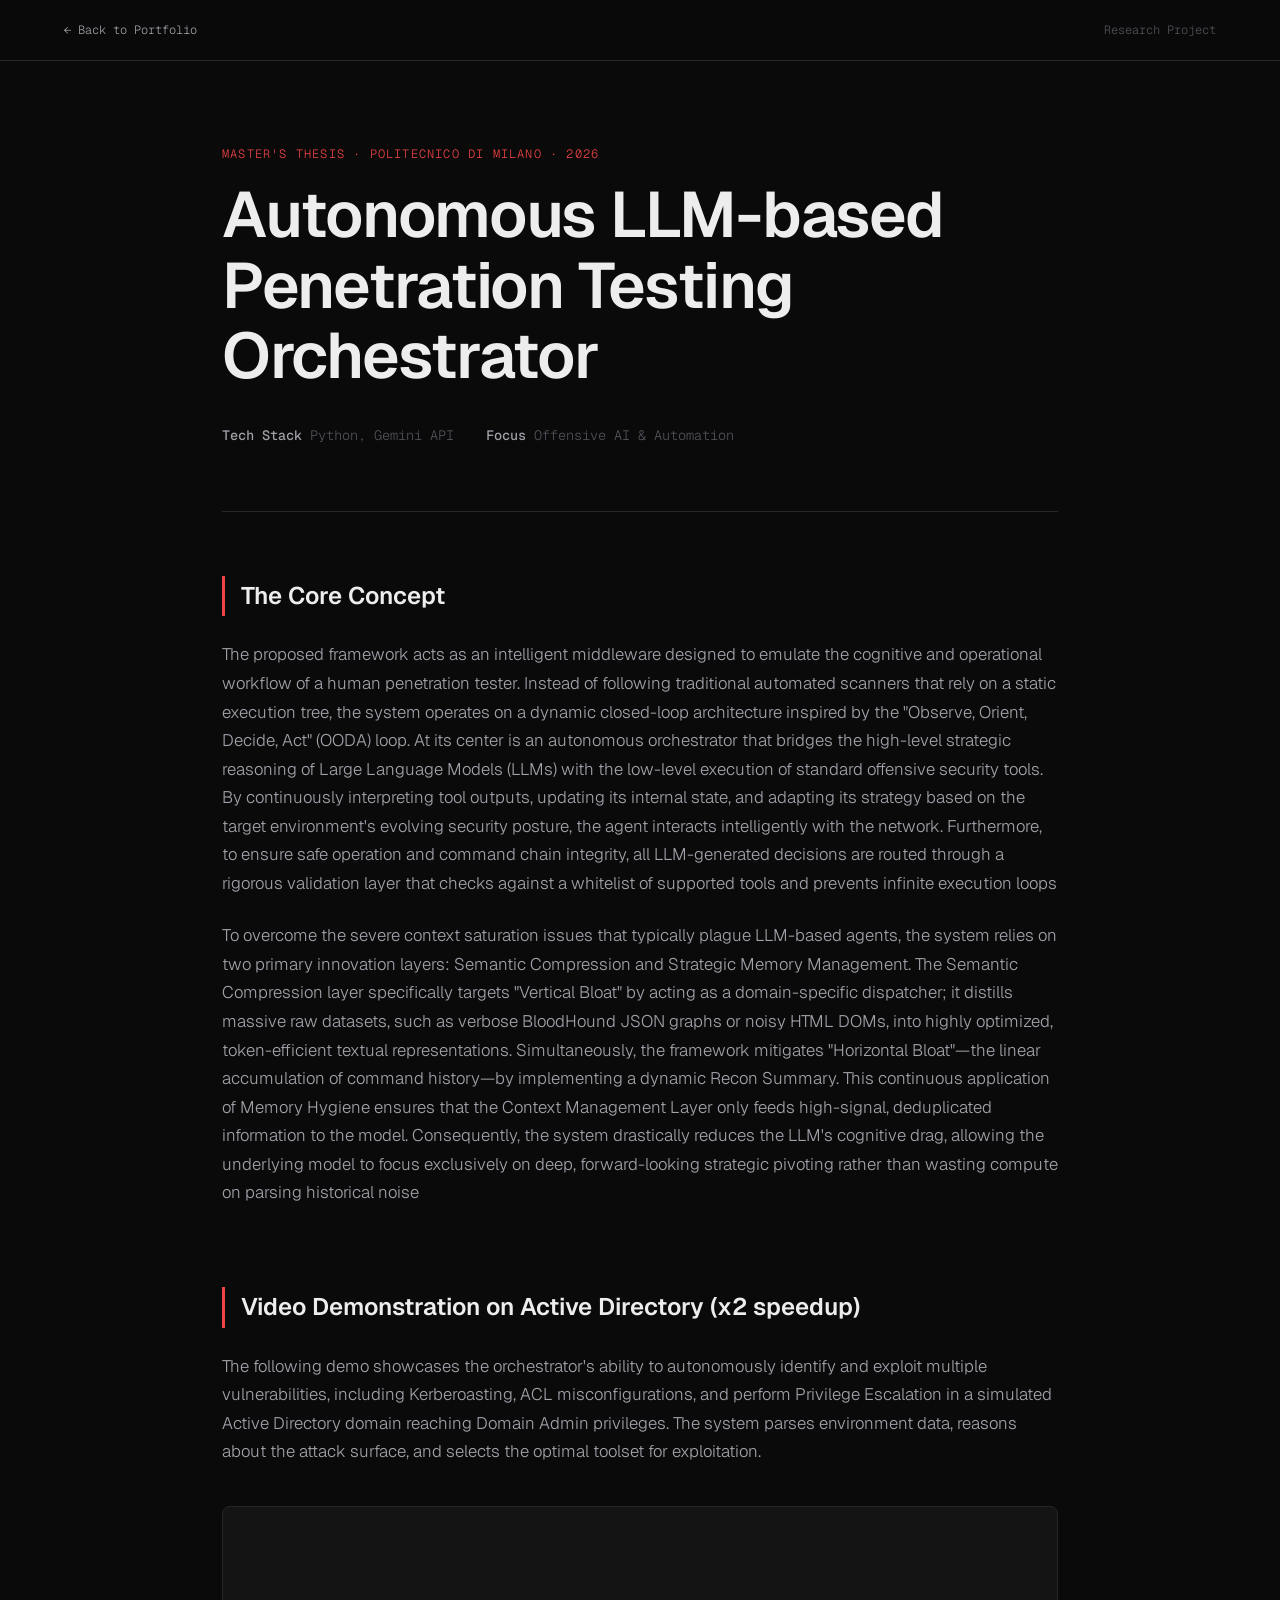
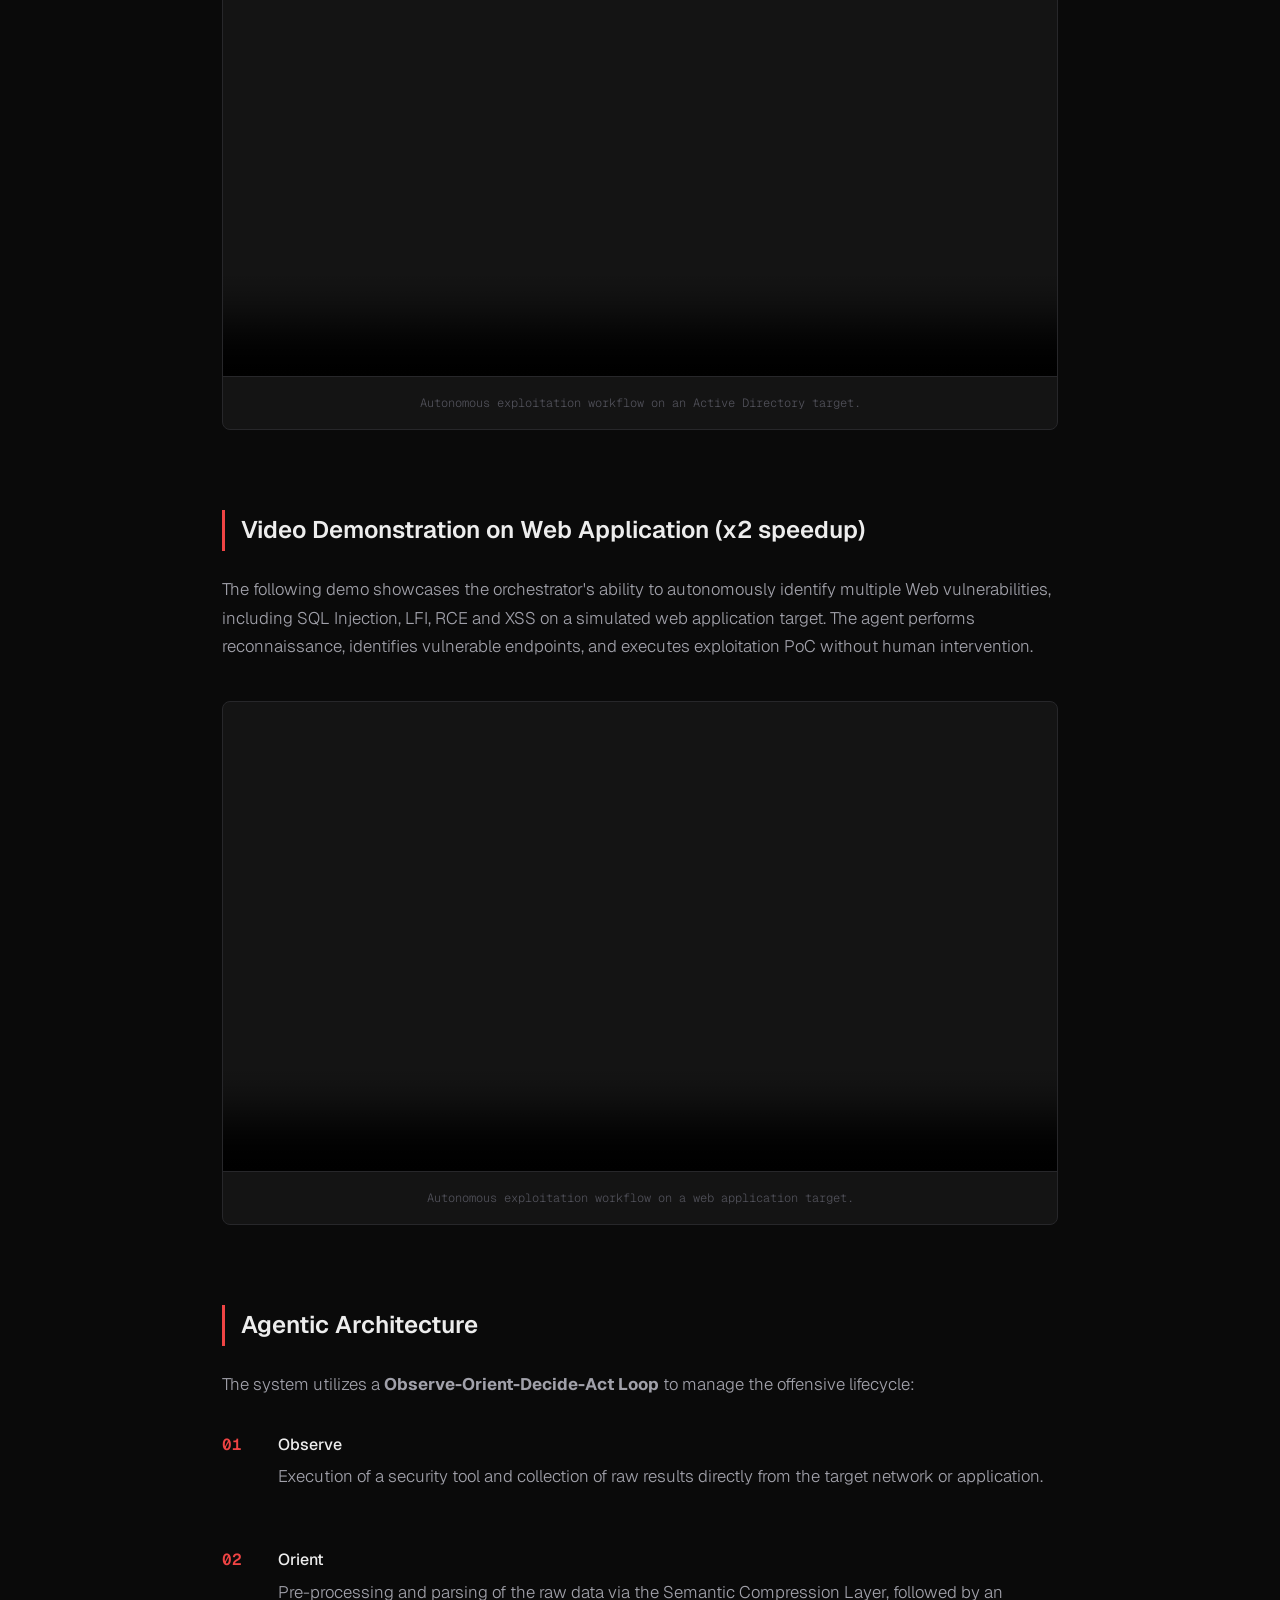
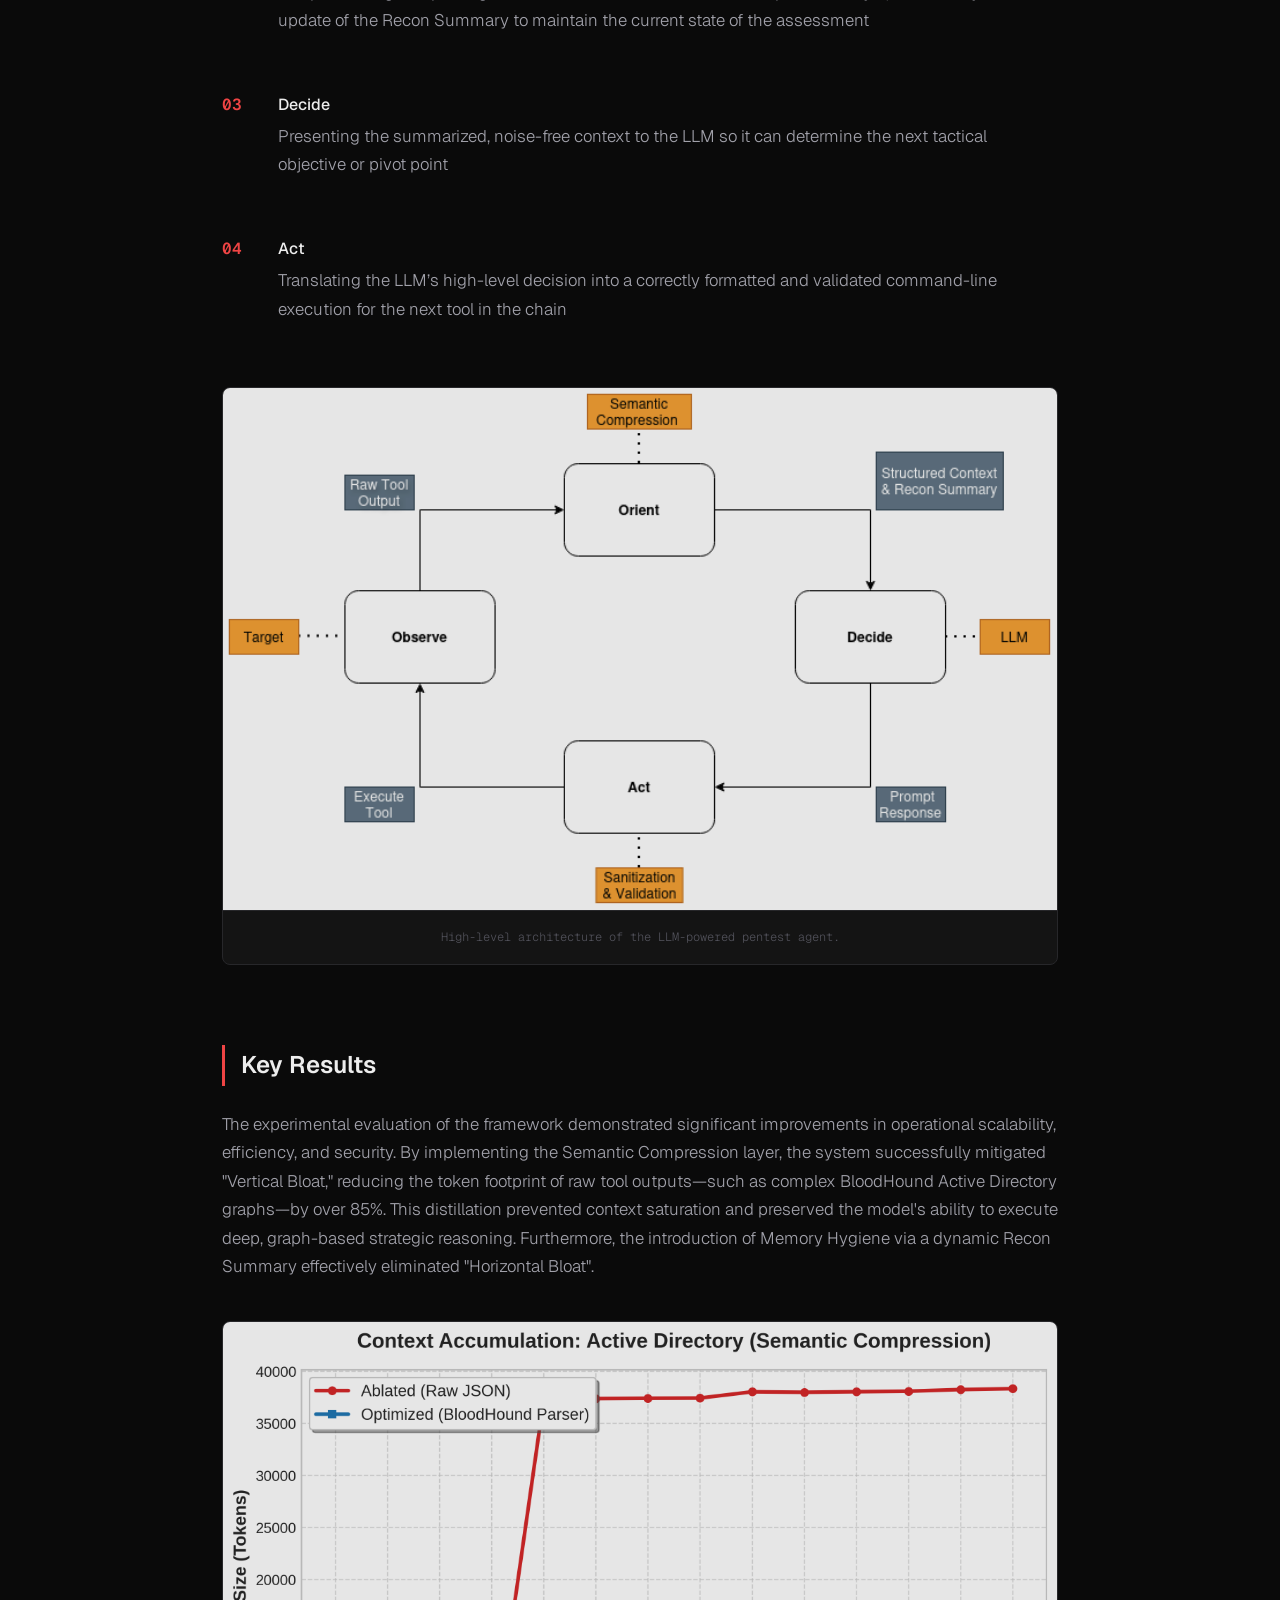
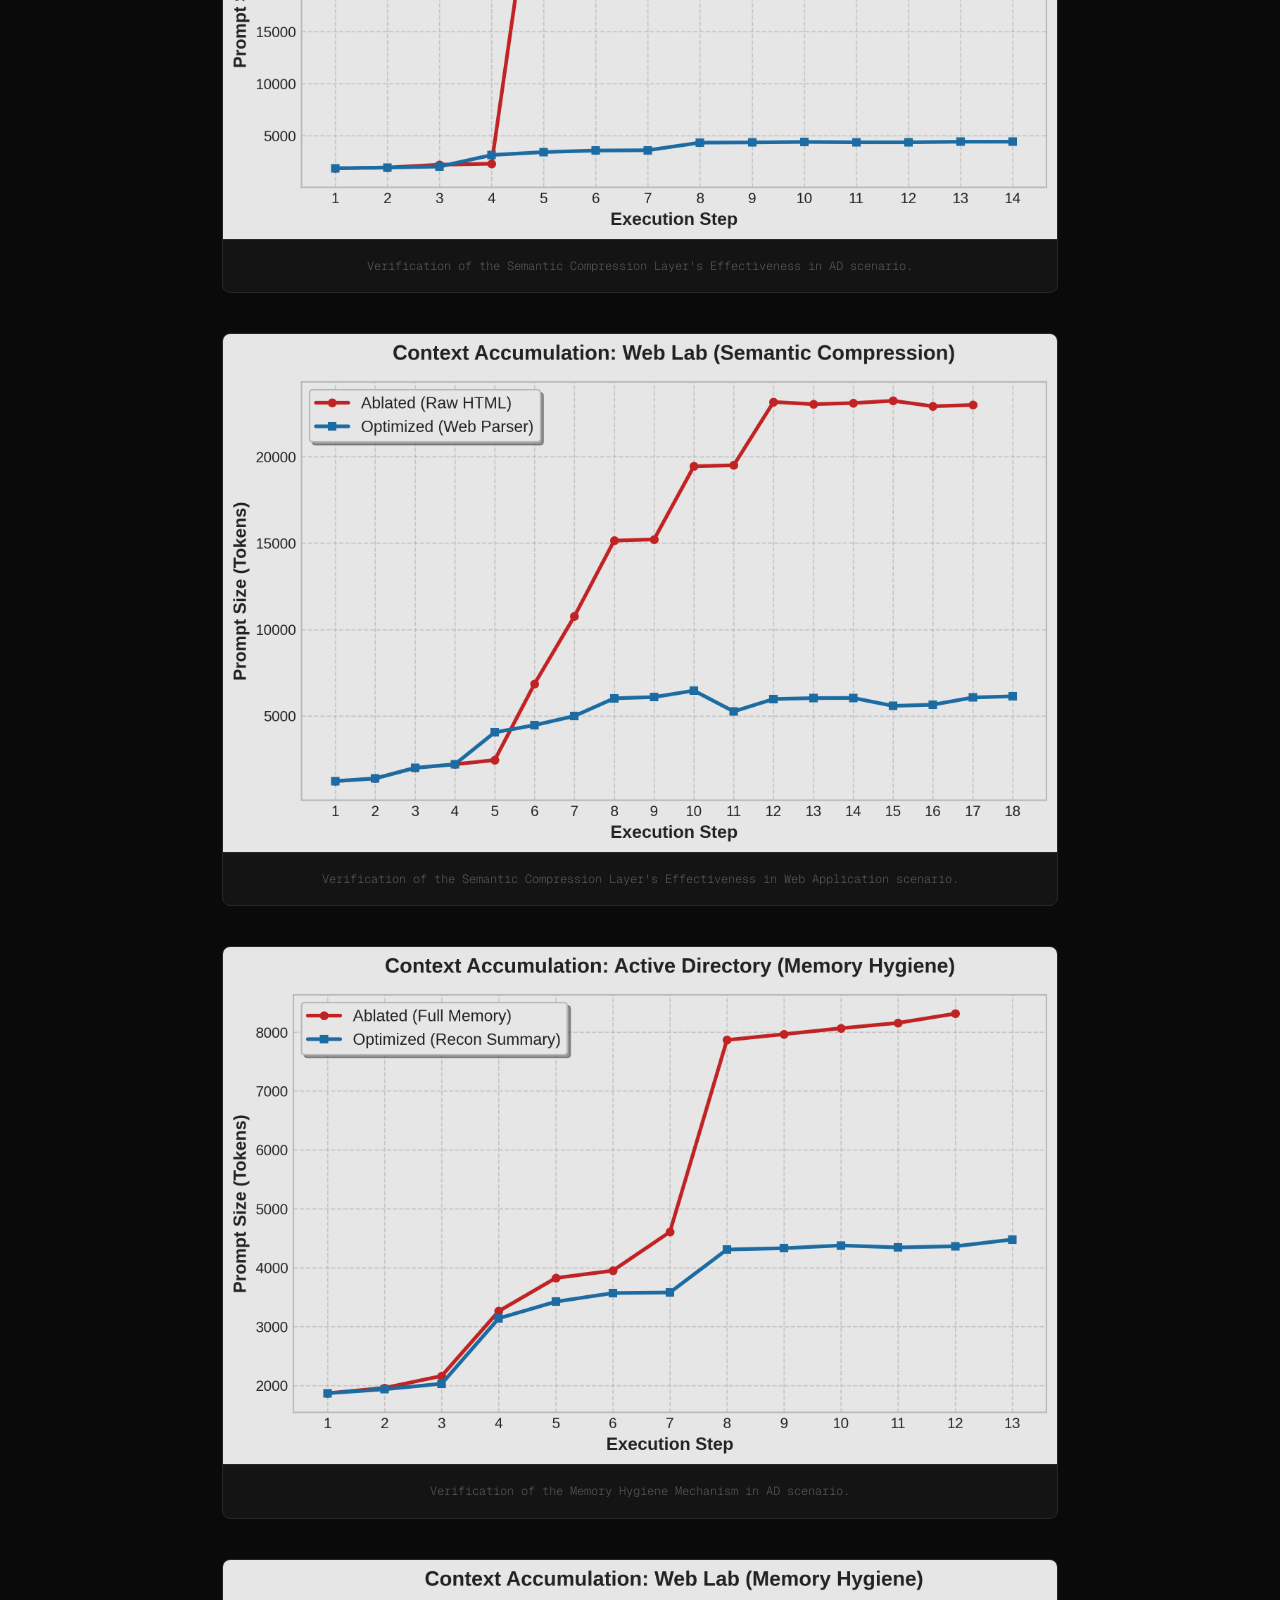
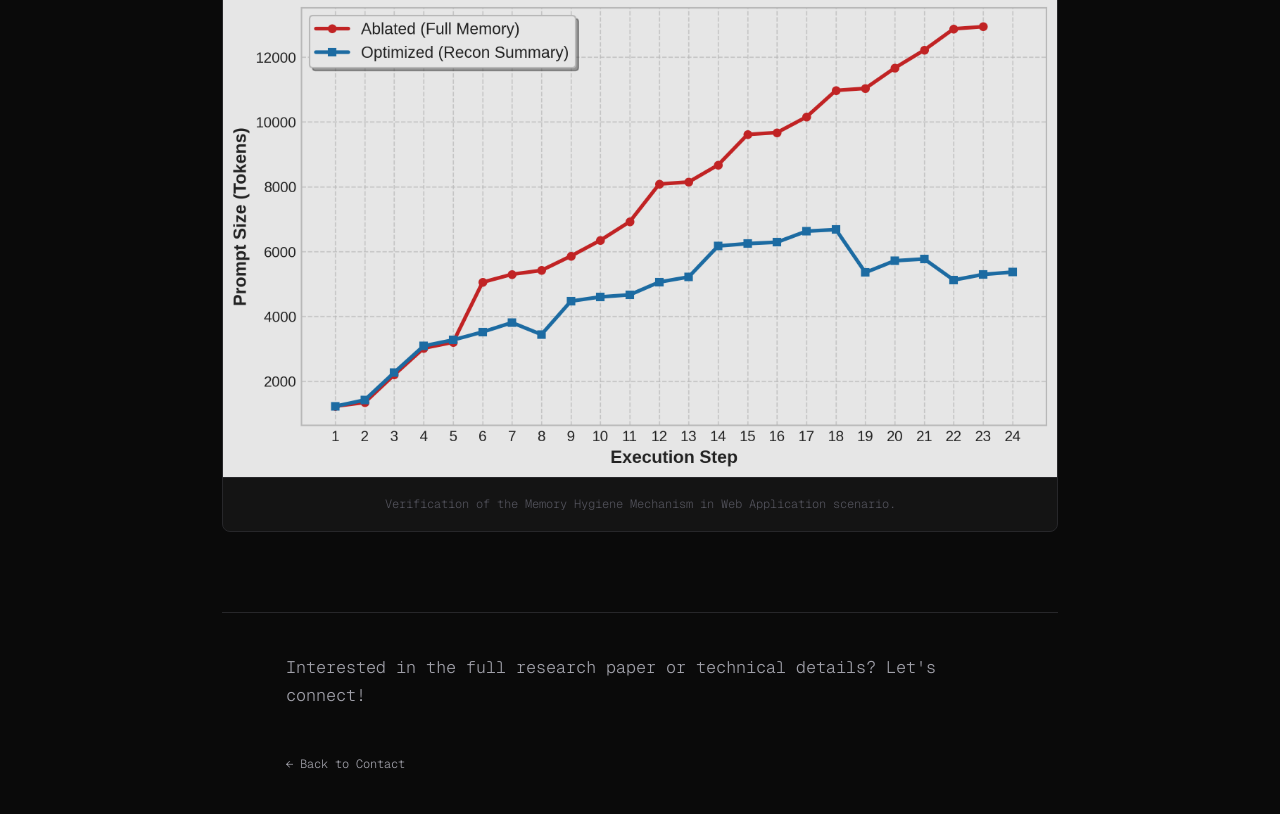
==== thesis/thesis.html @ e47b7940 "Initial portfolio commit" ====
<!DOCTYPE html>
<html lang="en">
<head>
  <meta charset="UTF-8" />
  <meta name="viewport" content="width=device-width, initial-scale=1.0" />
  <title>Thesis Case Study — Autonomous LLM Pentest Orchestrator</title>
  <link rel="preconnect" href="https://fonts.googleapis.com" />
  <link rel="preconnect" href="https://fonts.gstatic.com" crossorigin />
  <link href="https://fonts.googleapis.com/css2?family=Geist+Mono:wght@300;400;500&family=Geist:wght@300;400;500;600;700&display=swap" rel="stylesheet" />
  <link rel="stylesheet" href="thesis_style.css" />
</head>
<body>

  <nav>
    <a href="../index.html" class="back-link">← Back to Portfolio</a>
    <div style="font-family: var(--mono); font-size: 0.75rem; color: var(--muted);">Research Project</div>
  </nav>

  <main class="container">
    <header class="hero">
      <span class="label">Master's Thesis · Politecnico di Milano · 2026</span>
      <h1>Autonomous LLM-based Penetration Testing Orchestrator</h1>
      <div class="meta">
        <span><strong>Tech Stack</strong> Python, Gemini API</span>
        <span><strong>Focus</strong> Offensive AI & Automation</span>
      </div>
    </header>

    <section id="concept">
      <h2>The Core Concept</h2>
      <p>
      The proposed framework acts as an intelligent middleware designed to emulate the cognitive and operational workflow of a human penetration tester. Instead of following traditional automated scanners that rely on a static execution tree, the system operates on a dynamic closed-loop architecture inspired by the "Observe, Orient, Decide, Act" (OODA) loop. At its center is an autonomous orchestrator that bridges the high-level strategic reasoning of Large Language Models (LLMs) with the low-level execution of standard offensive security tools. By continuously interpreting tool outputs, updating its internal state, and adapting its strategy based on the target environment's evolving security posture, the agent interacts intelligently with the network. Furthermore, to ensure safe operation and command chain integrity, all LLM-generated decisions are routed through a rigorous validation layer that checks against a whitelist of supported tools and prevents infinite execution loops
      </p>
      <p>
      To overcome the severe context saturation issues that typically plague LLM-based agents, the system relies on two primary innovation layers: Semantic Compression and Strategic Memory Management. The Semantic Compression layer specifically targets "Vertical Bloat" by acting as a domain-specific dispatcher; it distills massive raw datasets, such as verbose BloodHound JSON graphs or noisy HTML DOMs, into highly optimized, token-efficient textual representations. Simultaneously, the framework mitigates "Horizontal Bloat"—the linear accumulation of command history—by implementing a dynamic Recon Summary. This continuous application of Memory Hygiene ensures that the Context Management Layer only feeds high-signal, deduplicated information to the model. Consequently, the system drastically reduces the LLM's cognitive drag, allowing the underlying model to focus exclusively on deep, forward-looking strategic pivoting rather than wasting compute on parsing historical noise
      </p>
    </section>

    <section id="demo-AD">
      <h2>Video Demonstration on Active Directory (x2 speedup)</h2>
      <p>
        The following demo showcases the orchestrator's ability to autonomously identify and exploit multiple vulnerabilities, including Kerberoasting, ACL misconfigurations, and perform Privilege Escalation in a simulated Active Directory domain reaching Domain Admin privileges. The system parses environment data, reasons about the attack surface, and selects the optimal toolset for exploitation.
      </p>
      <div class="media-box">
        <div class="video-container">
          <video controls poster="placeholder.jpg">
            <source src="videos/demo-network-speedup.mp4" type="video/mp4">
            Your browser does not support the video tag.
          </video>
        </div>
        <div class="caption">Autonomous exploitation workflow on an Active Directory target.</div>
      </div>
    </section>

    <section id="demo-web">
      <h2>Video Demonstration on Web Application (x2 speedup)</h2>
      <p>
        The following demo showcases the orchestrator's ability to autonomously identify multiple Web vulnerabilities, including SQL Injection, LFI, RCE and XSS on a simulated web application target. The agent performs reconnaissance, identifies vulnerable endpoints, and executes exploitation PoC without human intervention.
      </p>
      <div class="media-box">
        <div class="video-container">
          <video controls poster="placeholder.jpg">
            <source src="videos/demo-web-speedup.mp4" type="video/mp4">
            Your browser does not support the video tag.
          </video>
        </div>
        <div class="caption">Autonomous exploitation workflow on a web application target.</div>
      </div>
    </section>

    <section id="architecture">
      <h2>Agentic Architecture</h2>
      <p>The system utilizes a <strong>Observe-Orient-Decide-Act Loop</strong> to manage the offensive lifecycle:</p>
      
      <div class="steps">
        <div class="step">
          <div class="step-num">01</div>
          <div>
            <span class="step-title">Observe</span>
            <p>Execution of a security tool and collection of raw results directly from the target network or application.</p>
          </div>
        </div>
        <div class="step">
          <div class="step-num">02</div>
          <div>
            <span class="step-title">Orient</span>
            <p>Pre-processing and parsing of the raw data via the Semantic Compression Layer, followed by an update of the Recon Summary to maintain the current state of the assessment</p>
          </div>
        </div>
        <div class="step">
          <div class="step-num">03</div>
          <div>
            <span class="step-title">Decide</span>
            <p>Presenting the summarized, noise-free context to the LLM so it can determine the next tactical objective or pivot point</p>
          </div>
        </div>

        <div class="step">
          <div class="step-num">04</div>
          <div>
            <span class="step-title">Act</span>
            <p>Translating the LLM’s high-level decision into a correctly formatted and validated command-line execution for the next tool in the chain</p>
          </div>  
      </div>

      <div class="media-box">
        <img src="img/OODA.png" alt="System Architecture" style="width:100%; display:block; filter: brightness(0.9);">
        <div class="caption">High-level architecture of the LLM-powered pentest agent.</div>
      </div>
    </section>

    <section id="impact">
      <h2>Key Results</h2>
      <p>
      The experimental evaluation of the framework demonstrated significant improvements in operational scalability, efficiency, and security. By implementing the Semantic Compression layer, the system successfully mitigated "Vertical Bloat," reducing the token footprint of raw tool outputs—such as complex BloodHound Active Directory graphs—by over 85%. This distillation prevented context saturation and preserved the model's ability to execute deep, graph-based strategic reasoning. Furthermore, the introduction of Memory Hygiene via a dynamic Recon Summary effectively eliminated "Horizontal Bloat". 
      </p>
      <div class="media-box">
        <img src="img/ablation1.1.png" alt="System Architecture" style="width:100%; display:block; filter: brightness(0.9);">
        <div class="caption">Verification of the Semantic Compression Layer's Effectiveness in AD scenario.</div>
      </div>
      <div class="media-box">
        <img src="img/ablation1.2.png" alt="System Architecture" style="width:100%; display:block; filter: brightness(0.9);">
        <div class="caption">Verification of the Semantic Compression Layer's Effectiveness in Web Application scenario.</div>
      </div>
      <div class="media-box">
        <img src="img/ablation2.1.png" alt="System Architecture" style="width:100%; display:block; filter: brightness(0.9);">
        <div class="caption">Verification of the Memory Hygiene Mechanism in AD scenario.</div>
      </div>
      <div class="media-box">
        <img src="img/ablation2.2.png" alt="System Architecture" style="width:100%; display:block; filter: brightness(0.9);">
        <div class="caption">Verification of the Memory Hygiene Mechanism in Web Application scenario.</div>
      </div>
    </section>

    <footer>
      <p style="margin-bottom: 1.5rem;">Interested in the full research paper or technical details? Let's connect!</p><br>
      <a href="../index.html#contact" class="back-link">← Back to Contact</a>
    </footer>
  </main>

</body>
</html>
---- thesis/thesis_style.css ----
:root {
    --bg:      #0a0a0a;
    --bg2:     #141414;
    --ink:     #ededed;
    --ink2:    #a1a1aa;
    --muted:   #52525b;
    --accent:  #ef4444;
    --border:  #27272a;
    --sans:    'Geist', sans-serif;
    --mono:    'Geist Mono', monospace;
}

*, *::before, *::after { box-sizing: border-box; margin: 0; padding: 0; }
body { background: var(--bg); color: var(--ink); font-family: var(--sans); line-height: 1.7; font-weight: 300; padding-top: 80px; }

.container { max-width: 900px; margin: 0 auto; padding: 0 2rem; }

/* NAV */
nav { position: fixed; top: 0; left: 0; right: 0; z-index: 100; padding: 1.25rem 4rem; background: rgba(10, 10, 10, 0.85); backdrop-filter: blur(12px); border-bottom: 1px solid var(--border); display: flex; justify-content: space-between; align-items: center; }
.back-link { font-family: var(--mono); font-size: 0.75rem; color: var(--ink2); text-decoration: none; transition: color 0.2s; }
.back-link:hover { color: var(--ink); }

/* HERO */
.hero { padding: 4rem 0; border-bottom: 1px solid var(--border); margin-bottom: 4rem; }
.label { font-family: var(--mono); font-size: 0.75rem; color: var(--accent); text-transform: uppercase; letter-spacing: 0.1em; margin-bottom: 1rem; display: block; }
h1 { font-size: clamp(2.5rem, 5vw, 4rem); font-weight: 600; line-height: 1.1; letter-spacing: -0.02em; margin-bottom: 2rem; }
.meta { font-family: var(--mono); font-size: 0.85rem; color: var(--muted); display: flex; gap: 2rem; }
.meta strong { color: var(--ink2); font-weight: 500; }

/* CONTENT SECTIONS */
section { margin-bottom: 5rem; }
h2 { font-size: 1.5rem; font-weight: 600; margin-bottom: 1.5rem; color: var(--ink); border-left: 3px solid var(--accent); padding-left: 1rem; }
p { font-size: 1.05rem; color: var(--ink2); margin-bottom: 1.5rem; }

/* VIDEO & MEDIA */
.media-box { background: var(--bg2); border: 1px solid var(--border); border-radius: 8px; overflow: hidden; margin: 2.5rem 0; }
.video-container { position: relative; padding-bottom: 56.25%; height: 0; }
.video-container iframe, .video-container video { position: absolute; top: 0; left: 0; width: 100%; height: 100%; border: none; }
.caption { padding: 1rem; font-family: var(--mono); font-size: 0.75rem; color: var(--muted); text-align: center; border-top: 1px solid var(--border); }

/* ARCHITECTURE LIST */
.steps { list-style: none; margin: 2rem 0; }
.step { display: grid; grid-template-columns: 40px 1fr; gap: 1rem; margin-bottom: 2rem; }
.step-num { font-family: var(--mono); color: var(--accent); font-weight: 600; }
.step-title { font-weight: 500; color: var(--ink); display: block; margin-bottom: 0.25rem; }

footer {
  border-top: 1px solid var(--border);
  padding: 2.5rem 4rem;
  font-family: var(--mono);
  font-size: 0.75rem;
  color: var(--ink2); 
}

footer a {
  transition: color 0.2s;
}

footer a:hover {
  color: var(--accent);
}

@media (max-width: 600px) { nav { padding: 1.25rem 2rem; } }
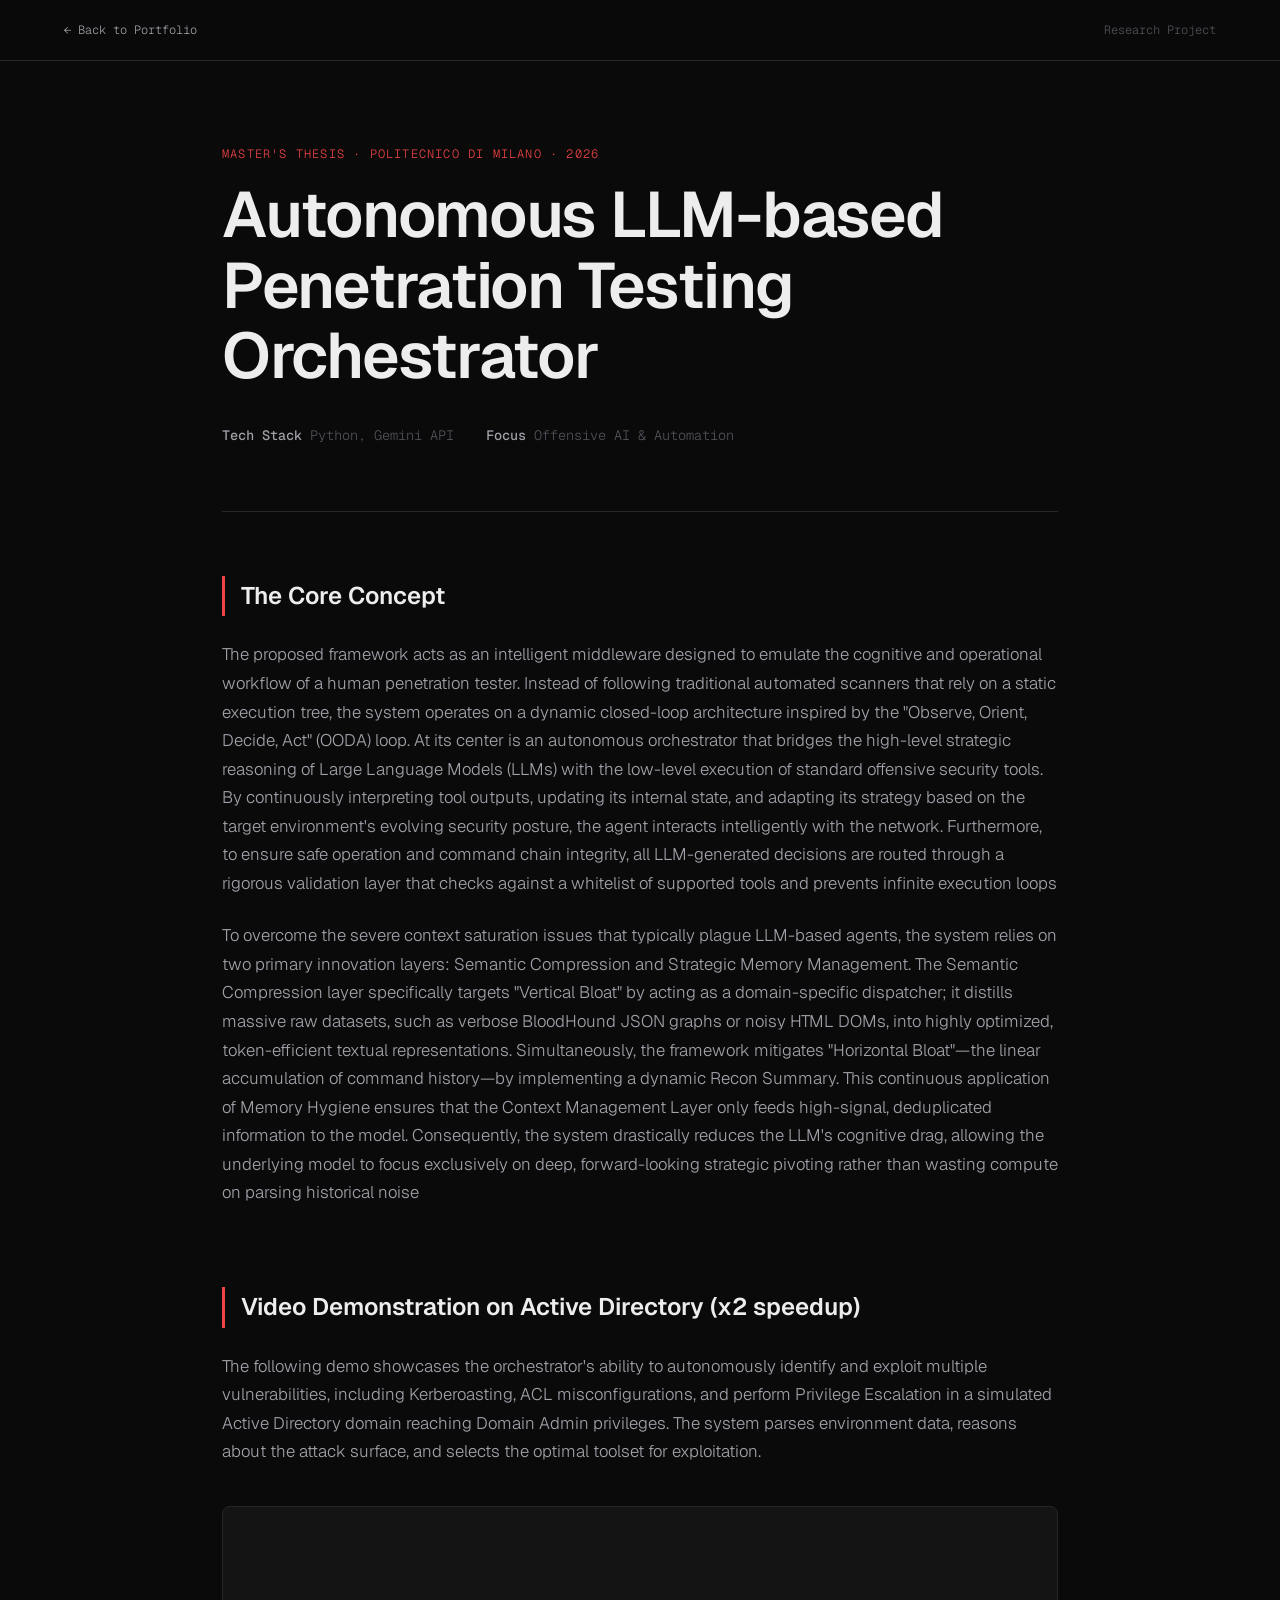
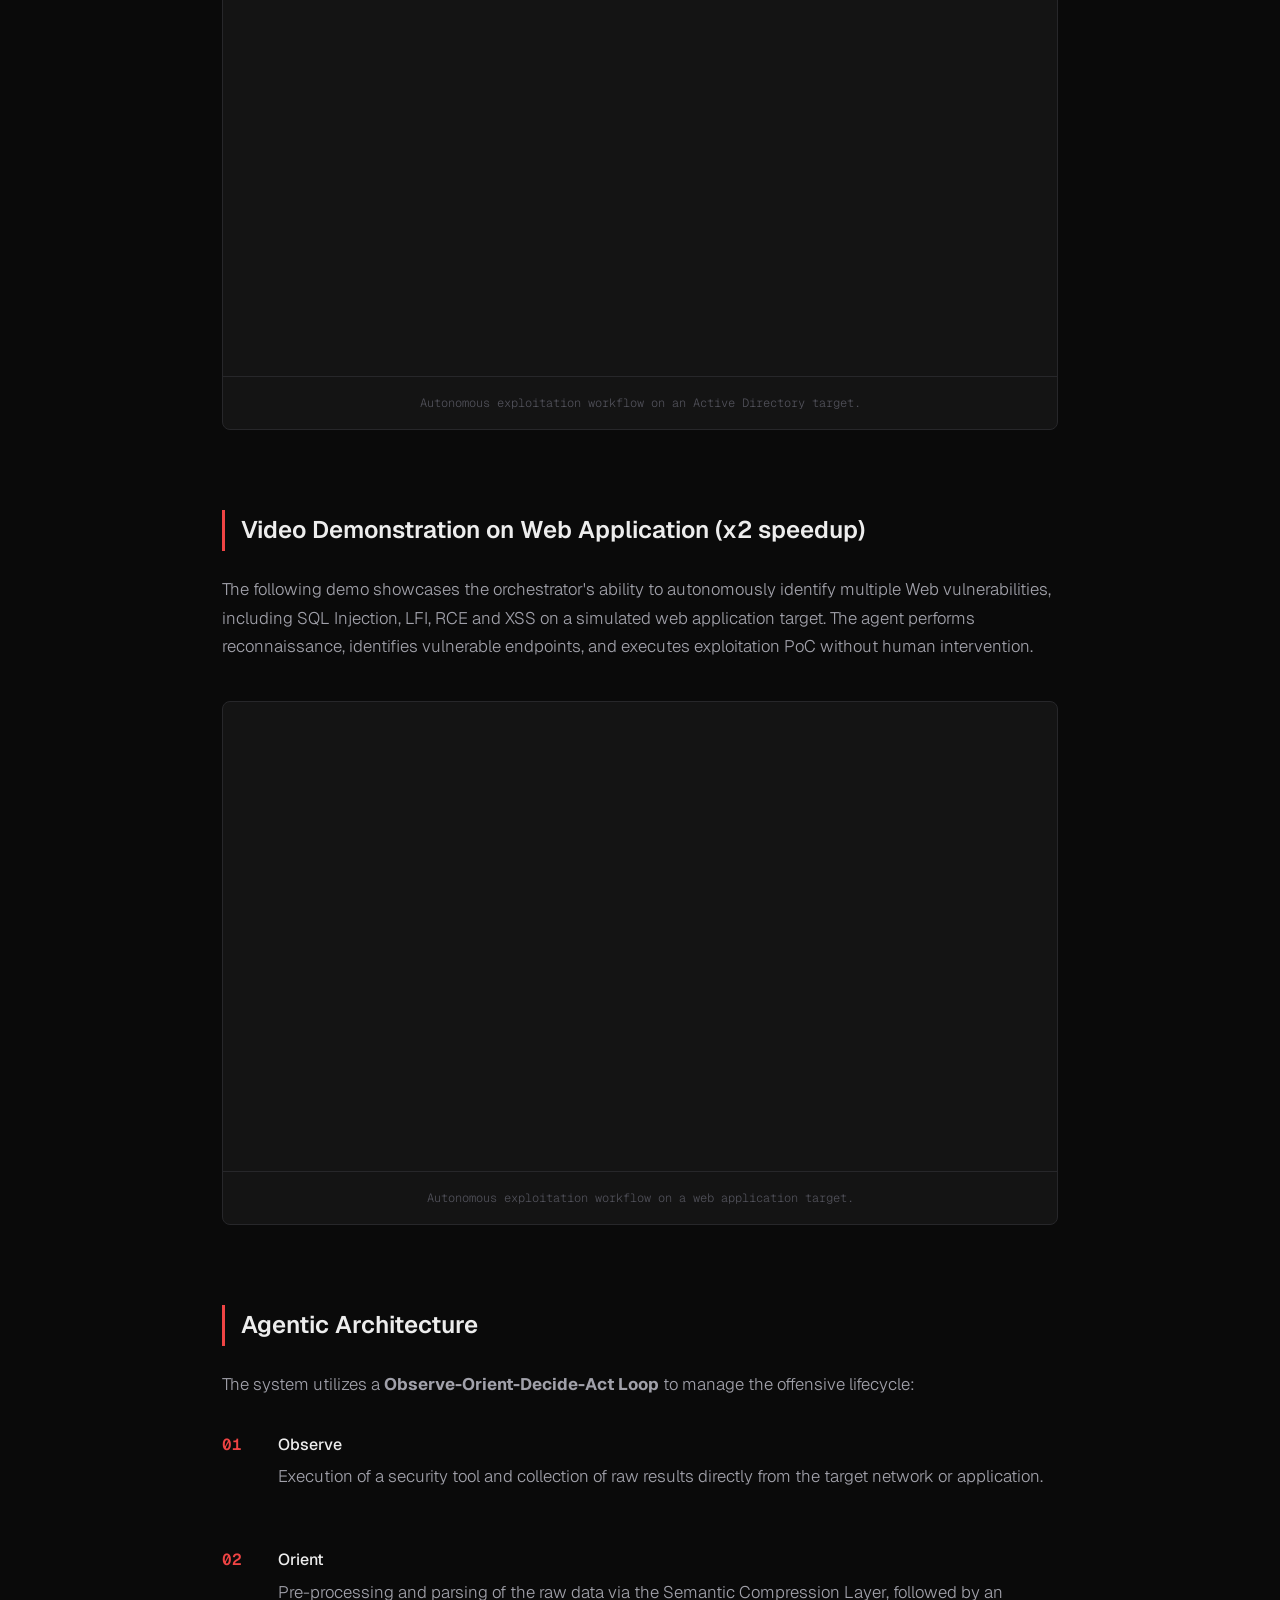
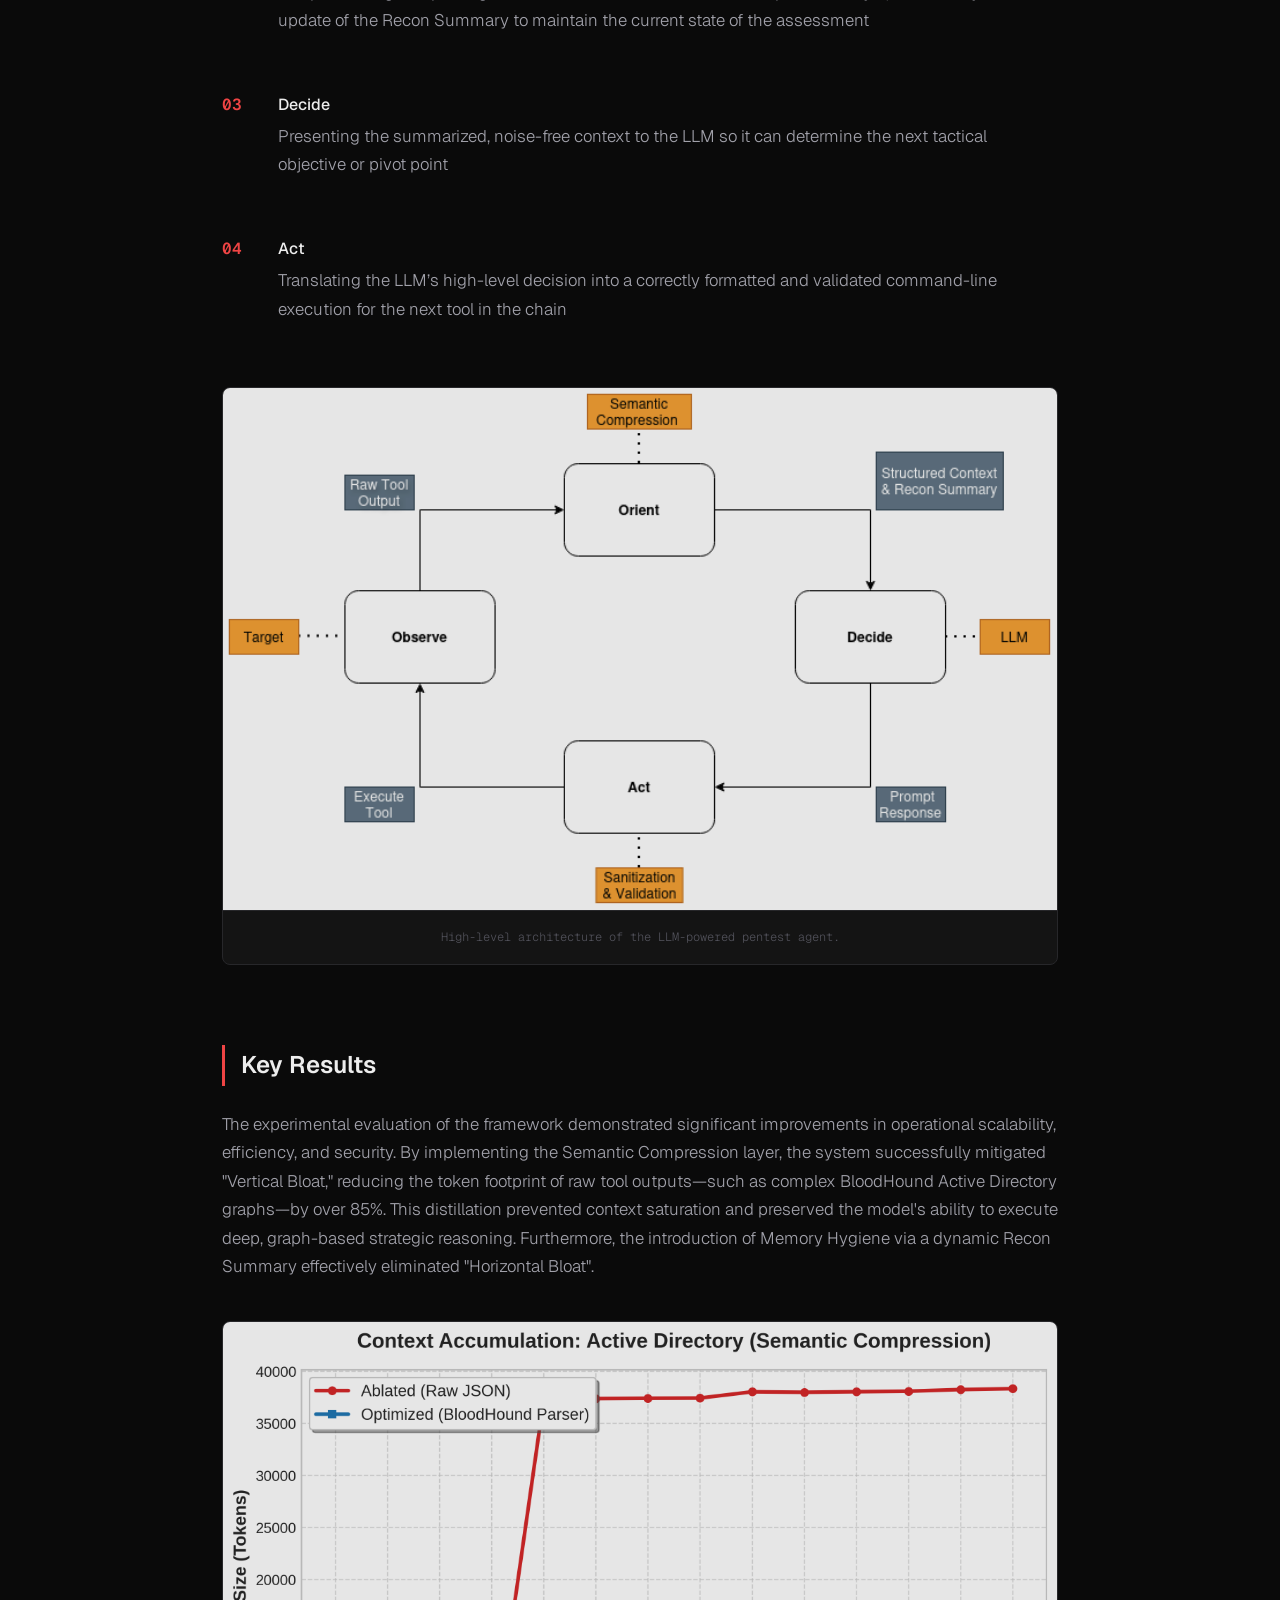
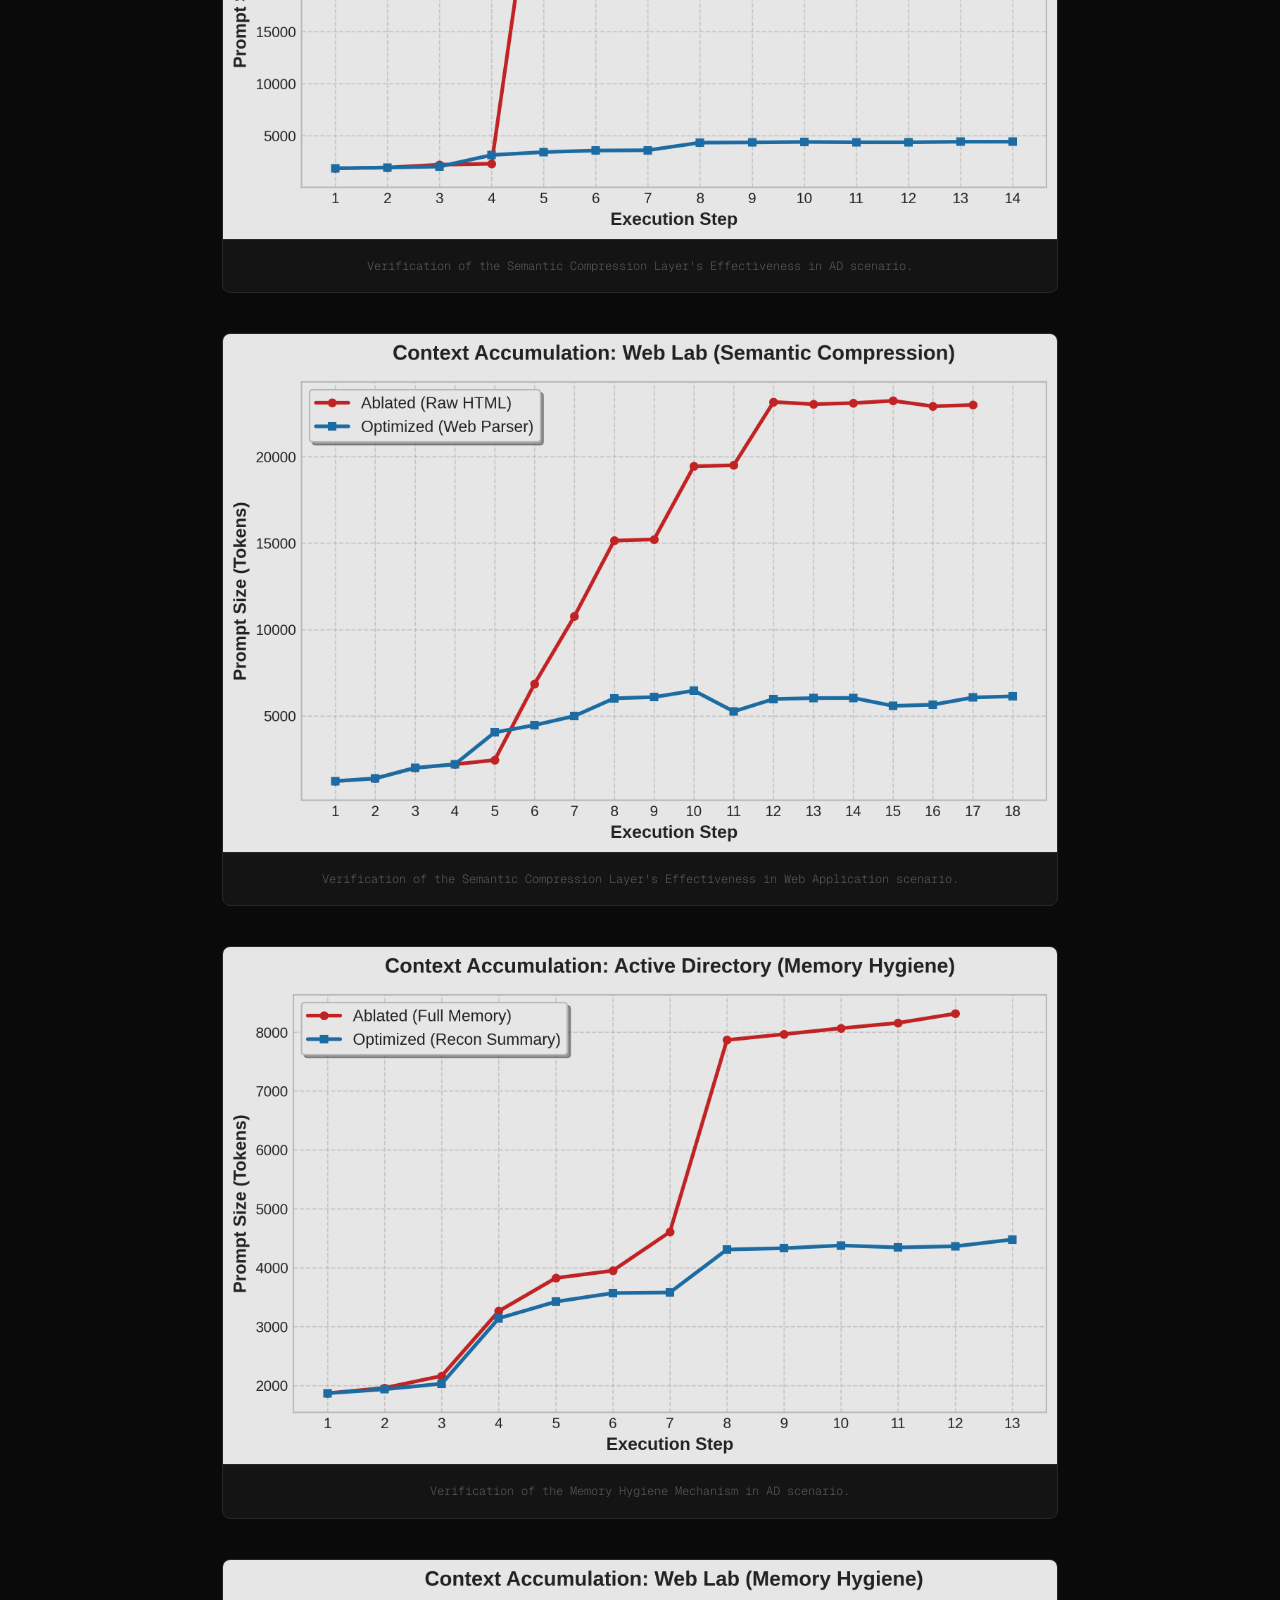
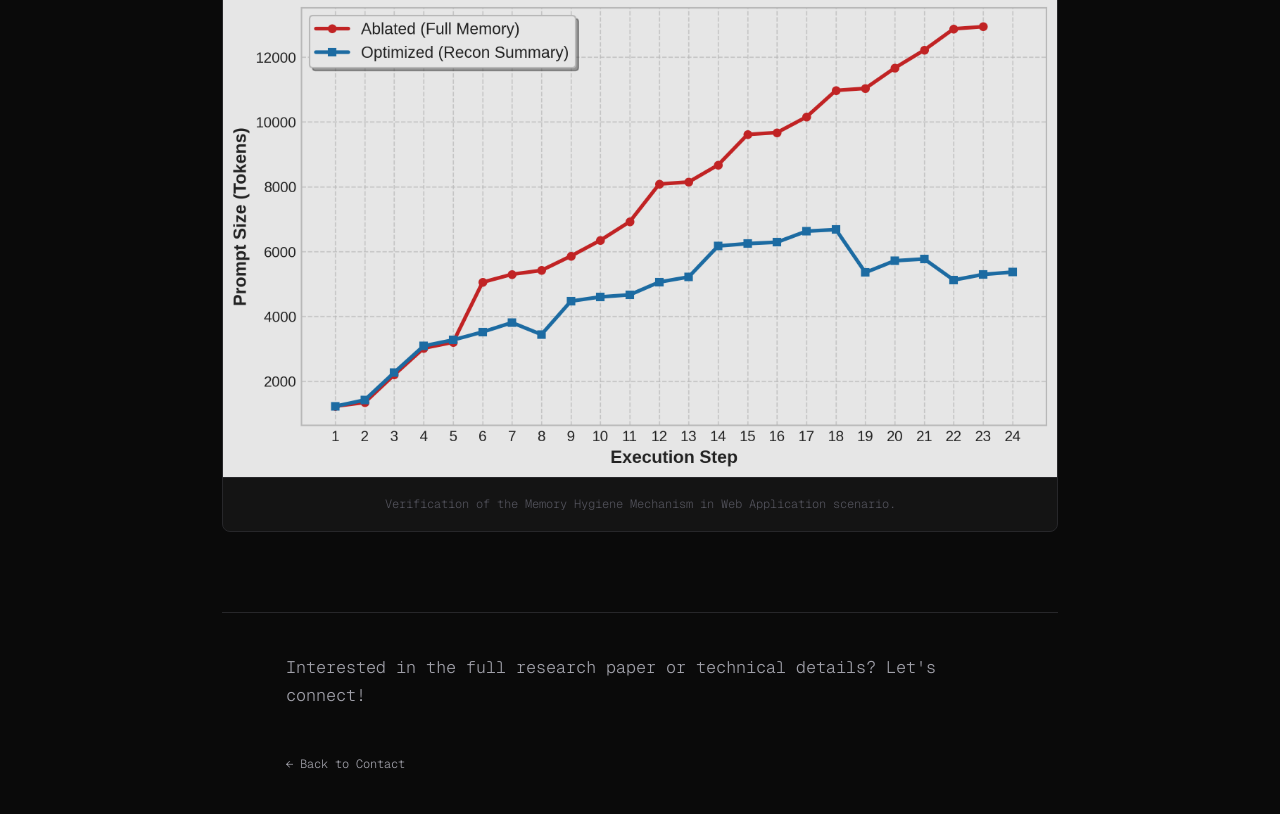
==== commit 169dbafd: "Refactor: replace heavy local videos with Vimeo embeds and cleanup video folder" ====
--- a/thesis/thesis.html
+++ b/thesis/thesis.html
@@ -43,10 +43,14 @@
       </p>
       <div class="media-box">
         <div class="video-container">
-          <video controls poster="placeholder.jpg">
-            <source src="videos/demo-network-speedup.mp4" type="video/mp4">
-            Your browser does not support the video tag.
-          </video>
+          <iframe 
+            src="https://player.vimeo.com/video/1183003839?badge=0&autopause=0&player_id=0&app_id=58479&title=0&byline=0&portrait=0" 
+            width="100%" 
+            height="450" 
+            frameborder="0" 
+            allow="autoplay; fullscreen; picture-in-picture" 
+            allowfullscreen>
+          </iframe>
         </div>
         <div class="caption">Autonomous exploitation workflow on an Active Directory target.</div>
       </div>
@@ -59,10 +63,14 @@
       </p>
       <div class="media-box">
         <div class="video-container">
-          <video controls poster="placeholder.jpg">
-            <source src="videos/demo-web-speedup.mp4" type="video/mp4">
-            Your browser does not support the video tag.
-          </video>
+          <iframe 
+            src="https://player.vimeo.com/video/1183003863?badge=0&autopause=0&player_id=0&app_id=58479&title=0&byline=0&portrait=0" 
+            width="100%" 
+            height="450" 
+            frameborder="0" 
+            allow="autoplay; fullscreen; picture-in-picture" 
+            allowfullscreen>
+          </iframe>
         </div>
         <div class="caption">Autonomous exploitation workflow on a web application target.</div>
       </div>
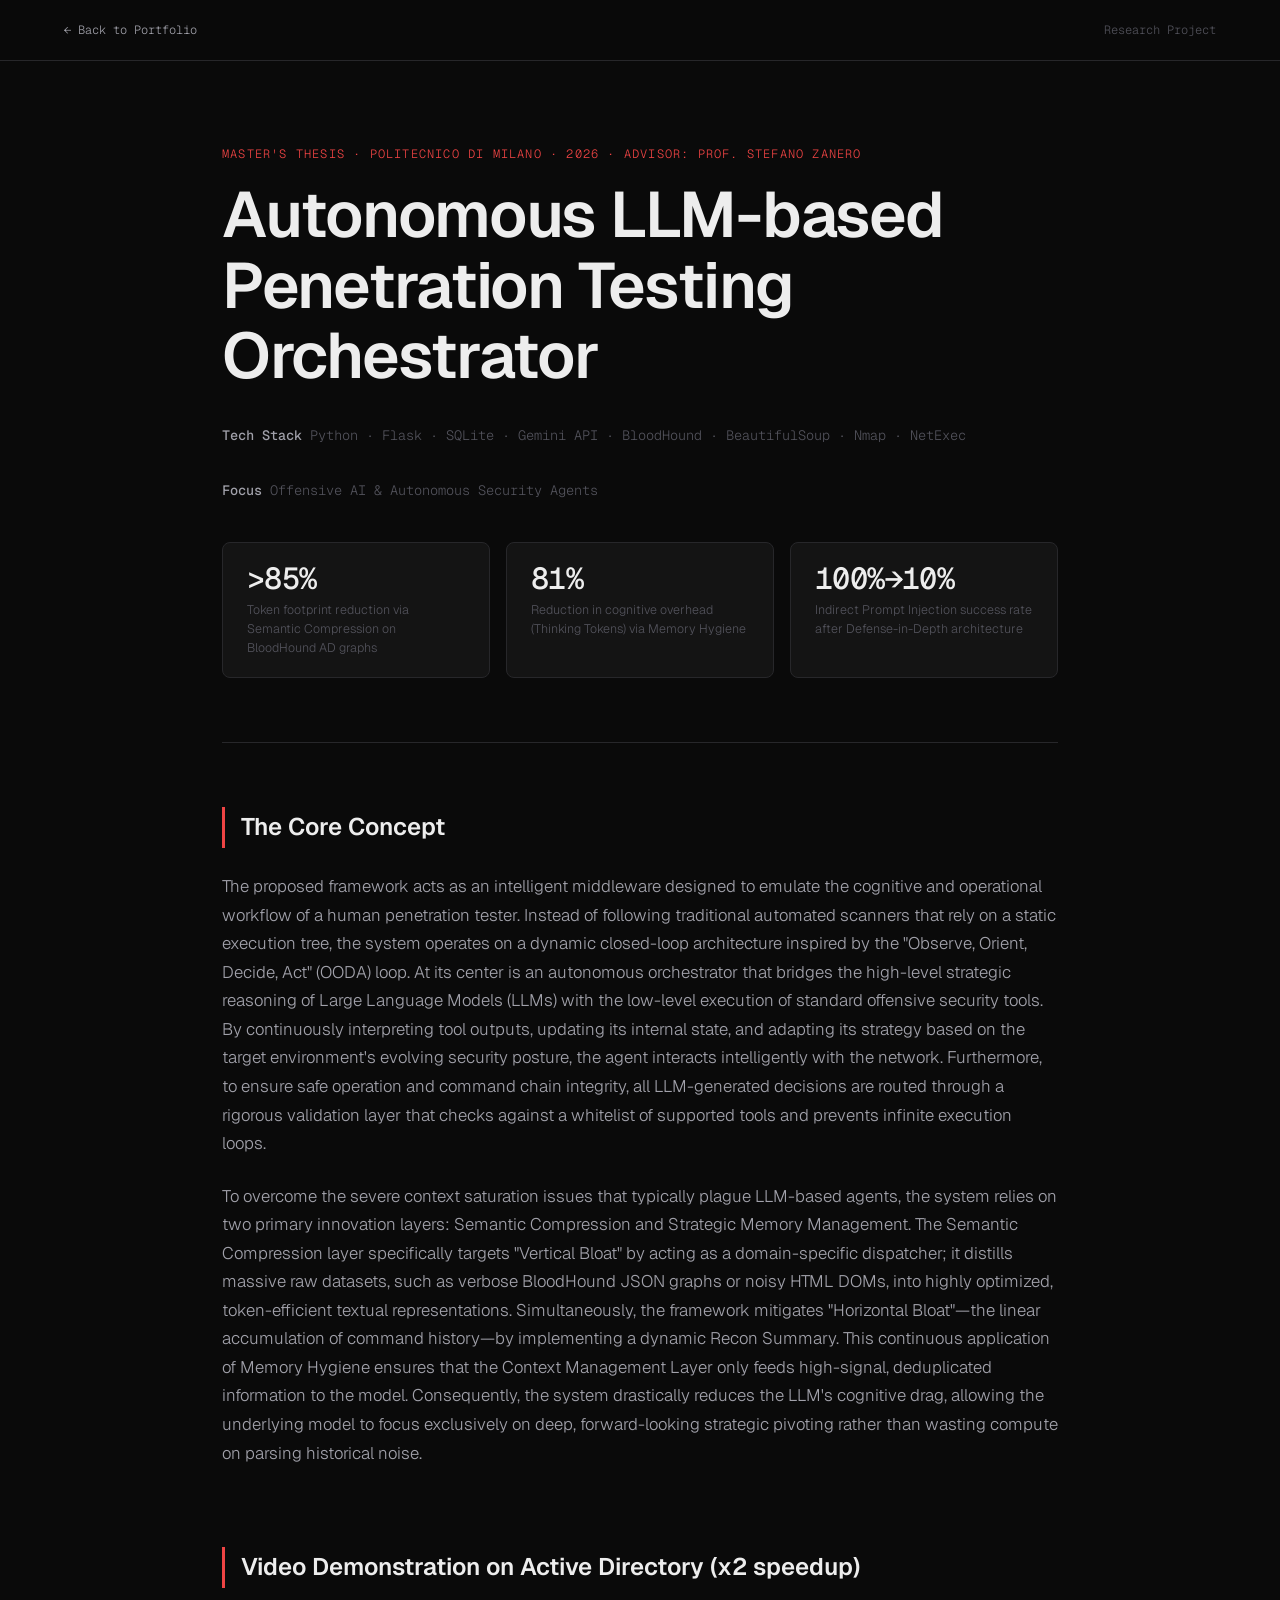
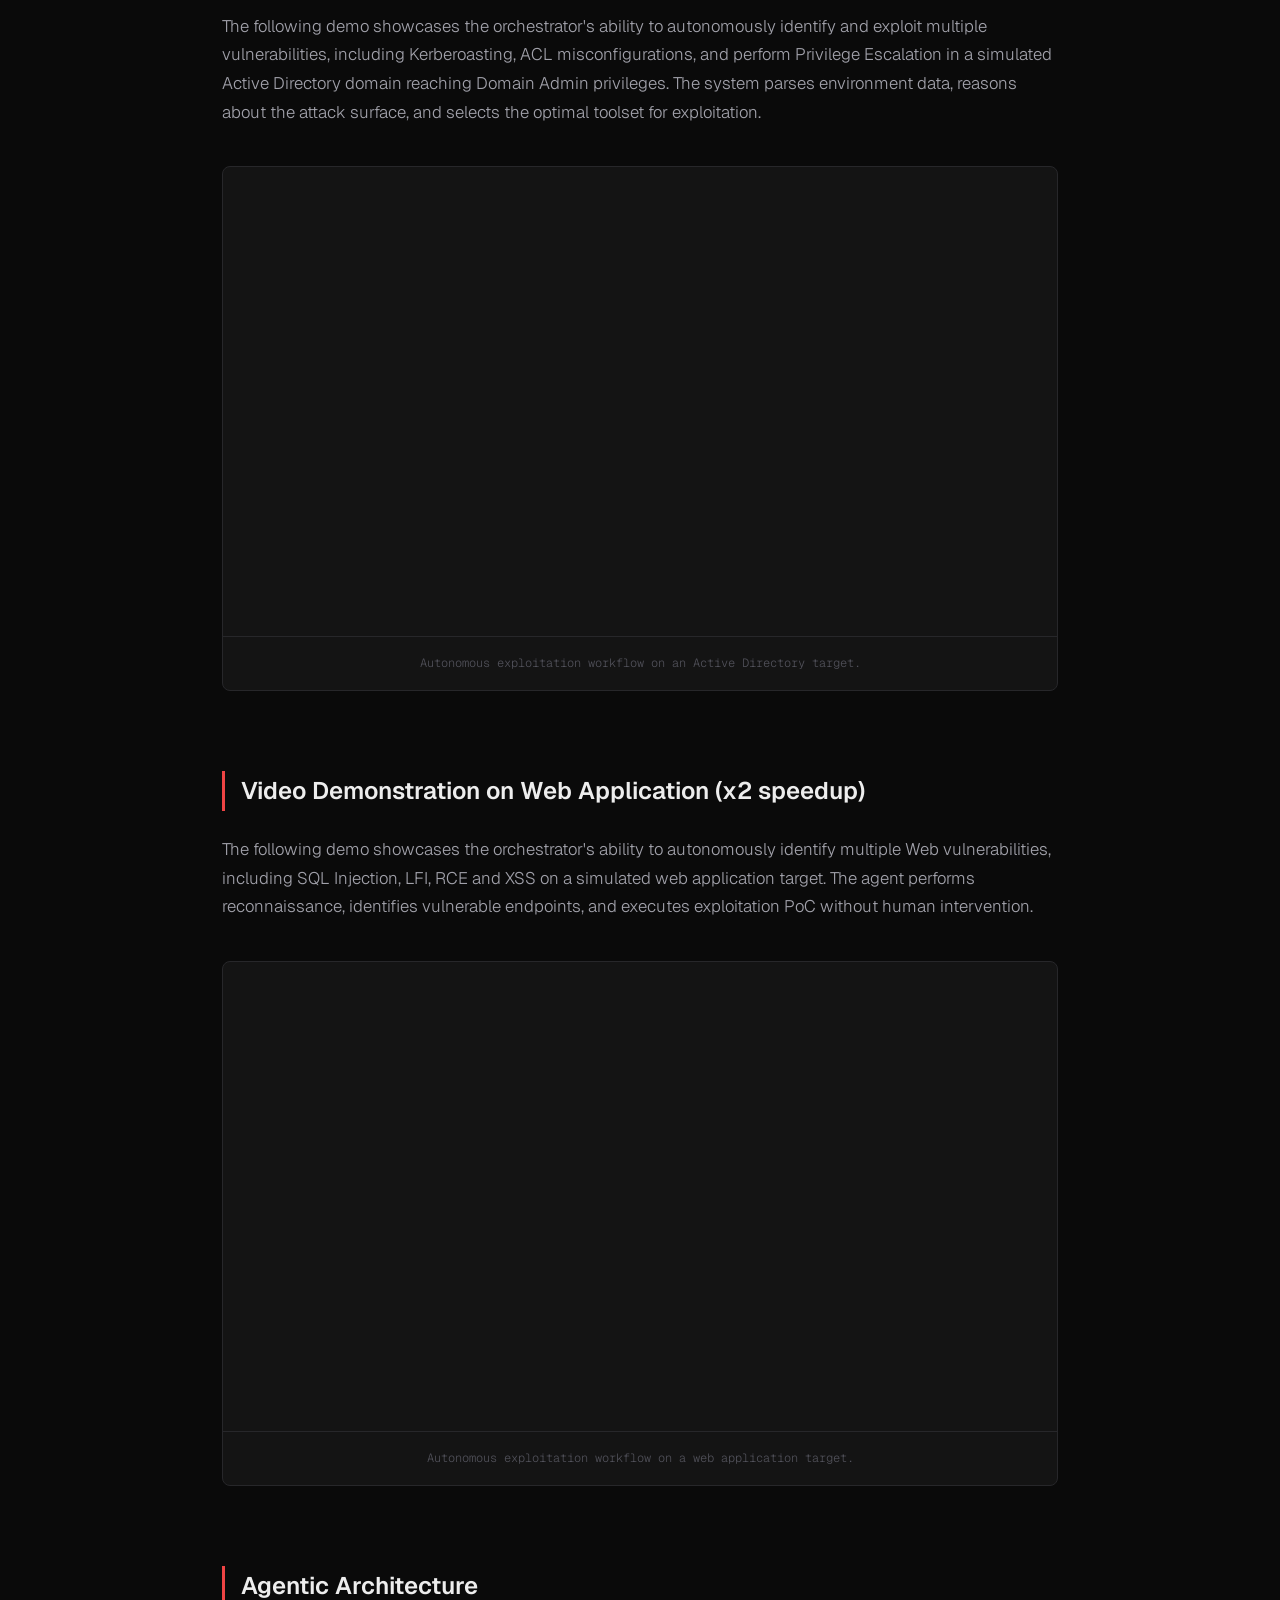
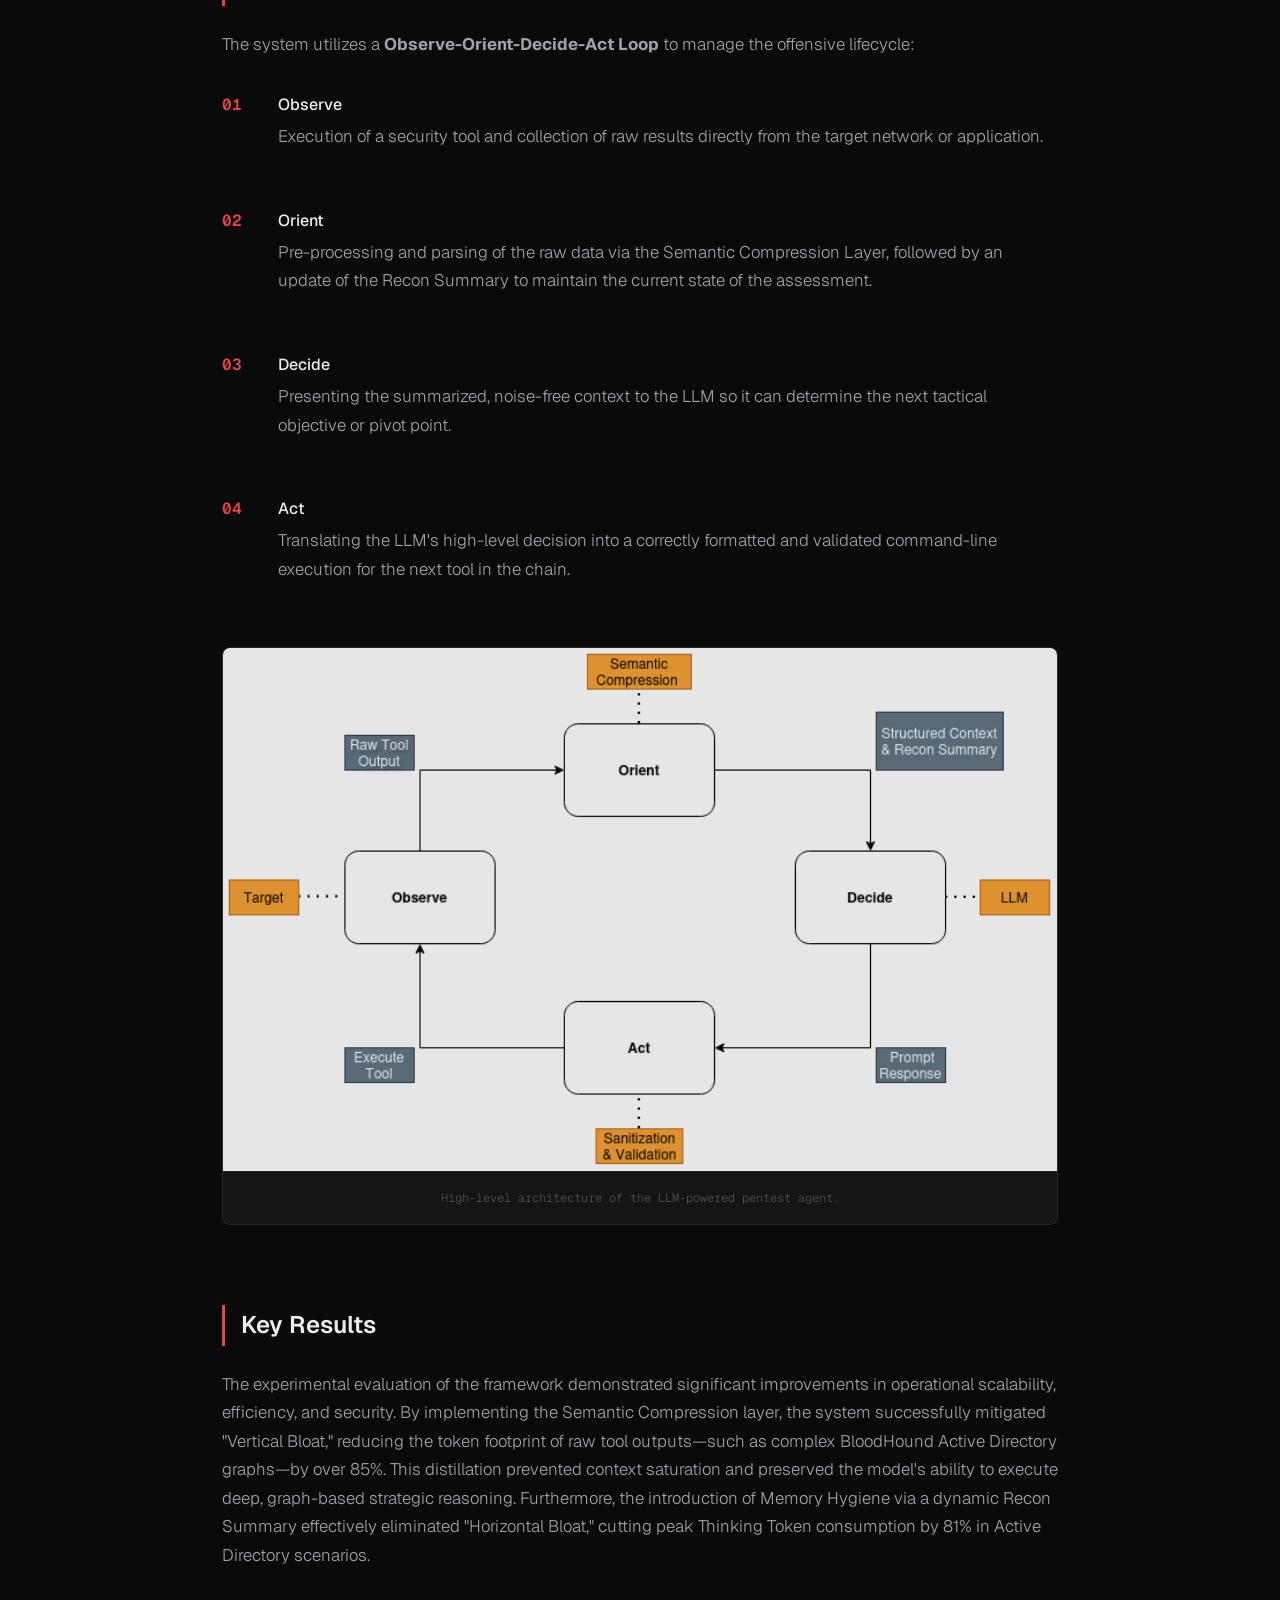
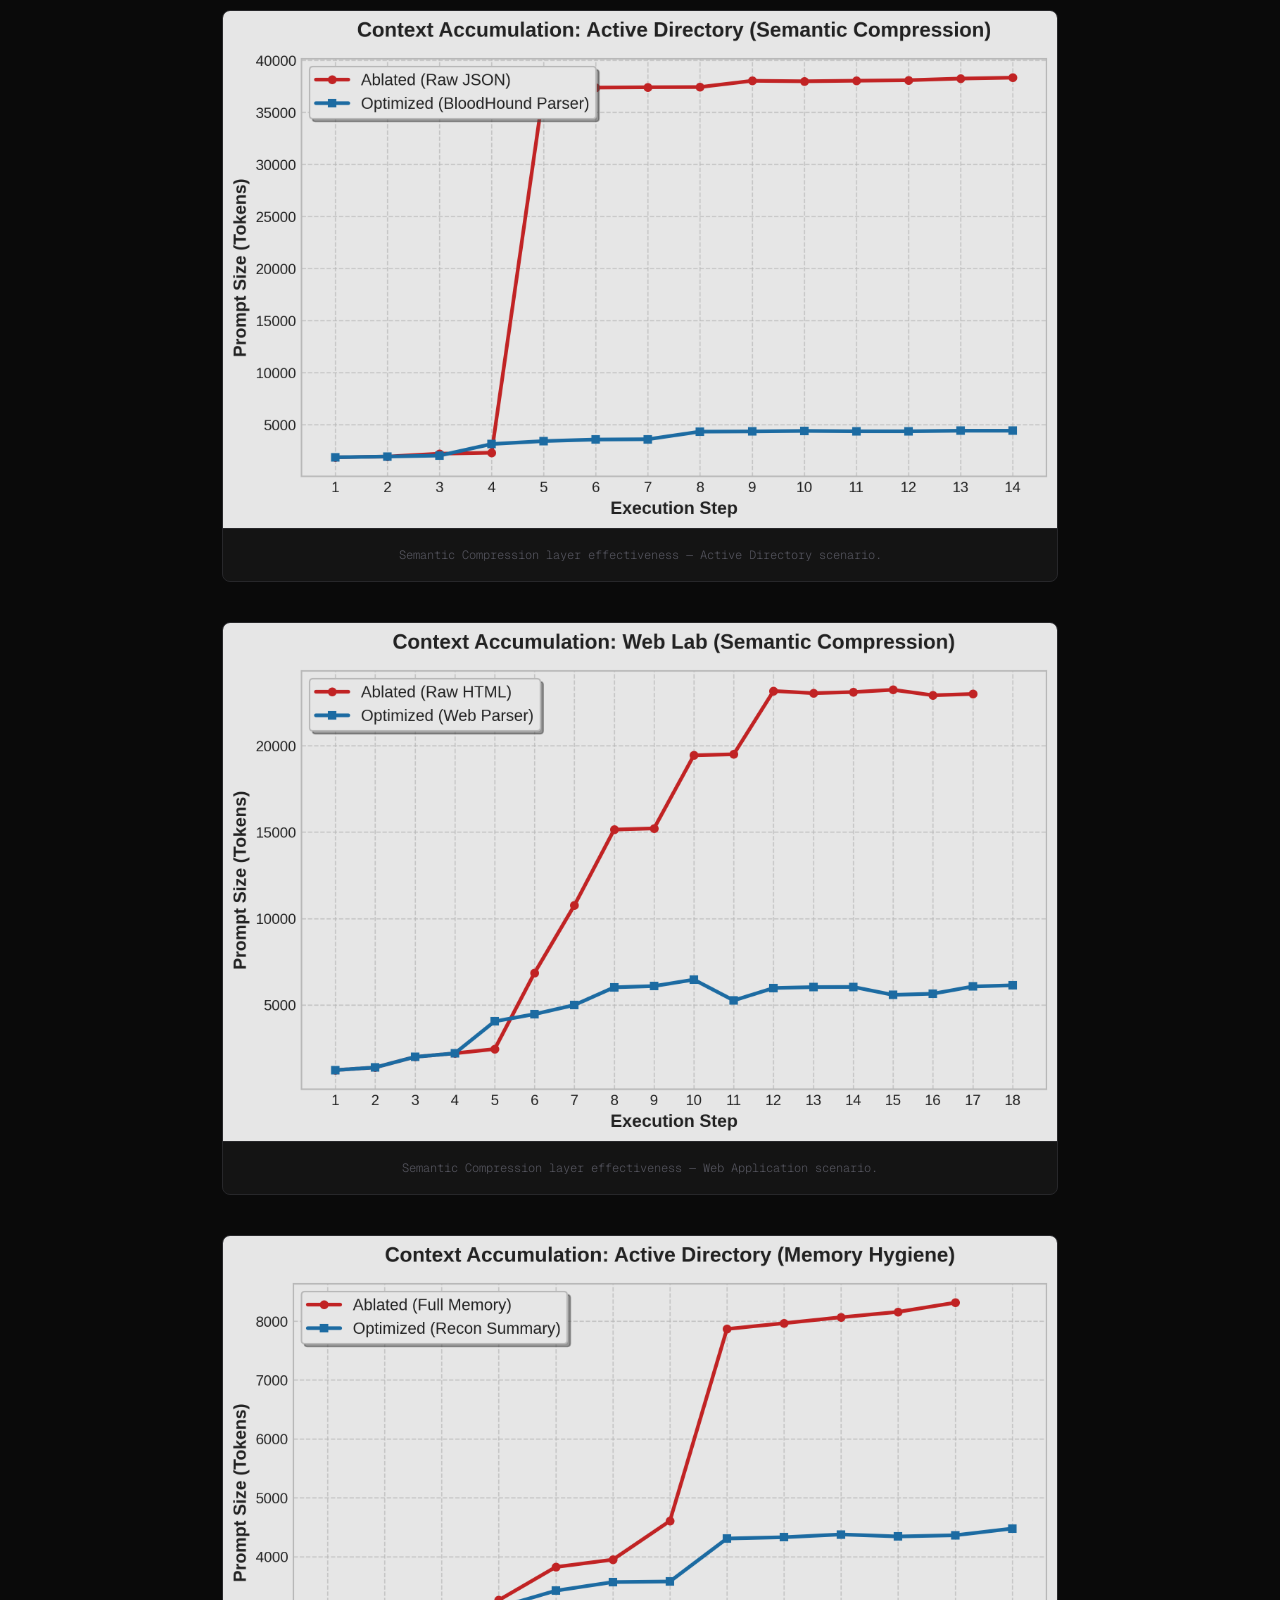
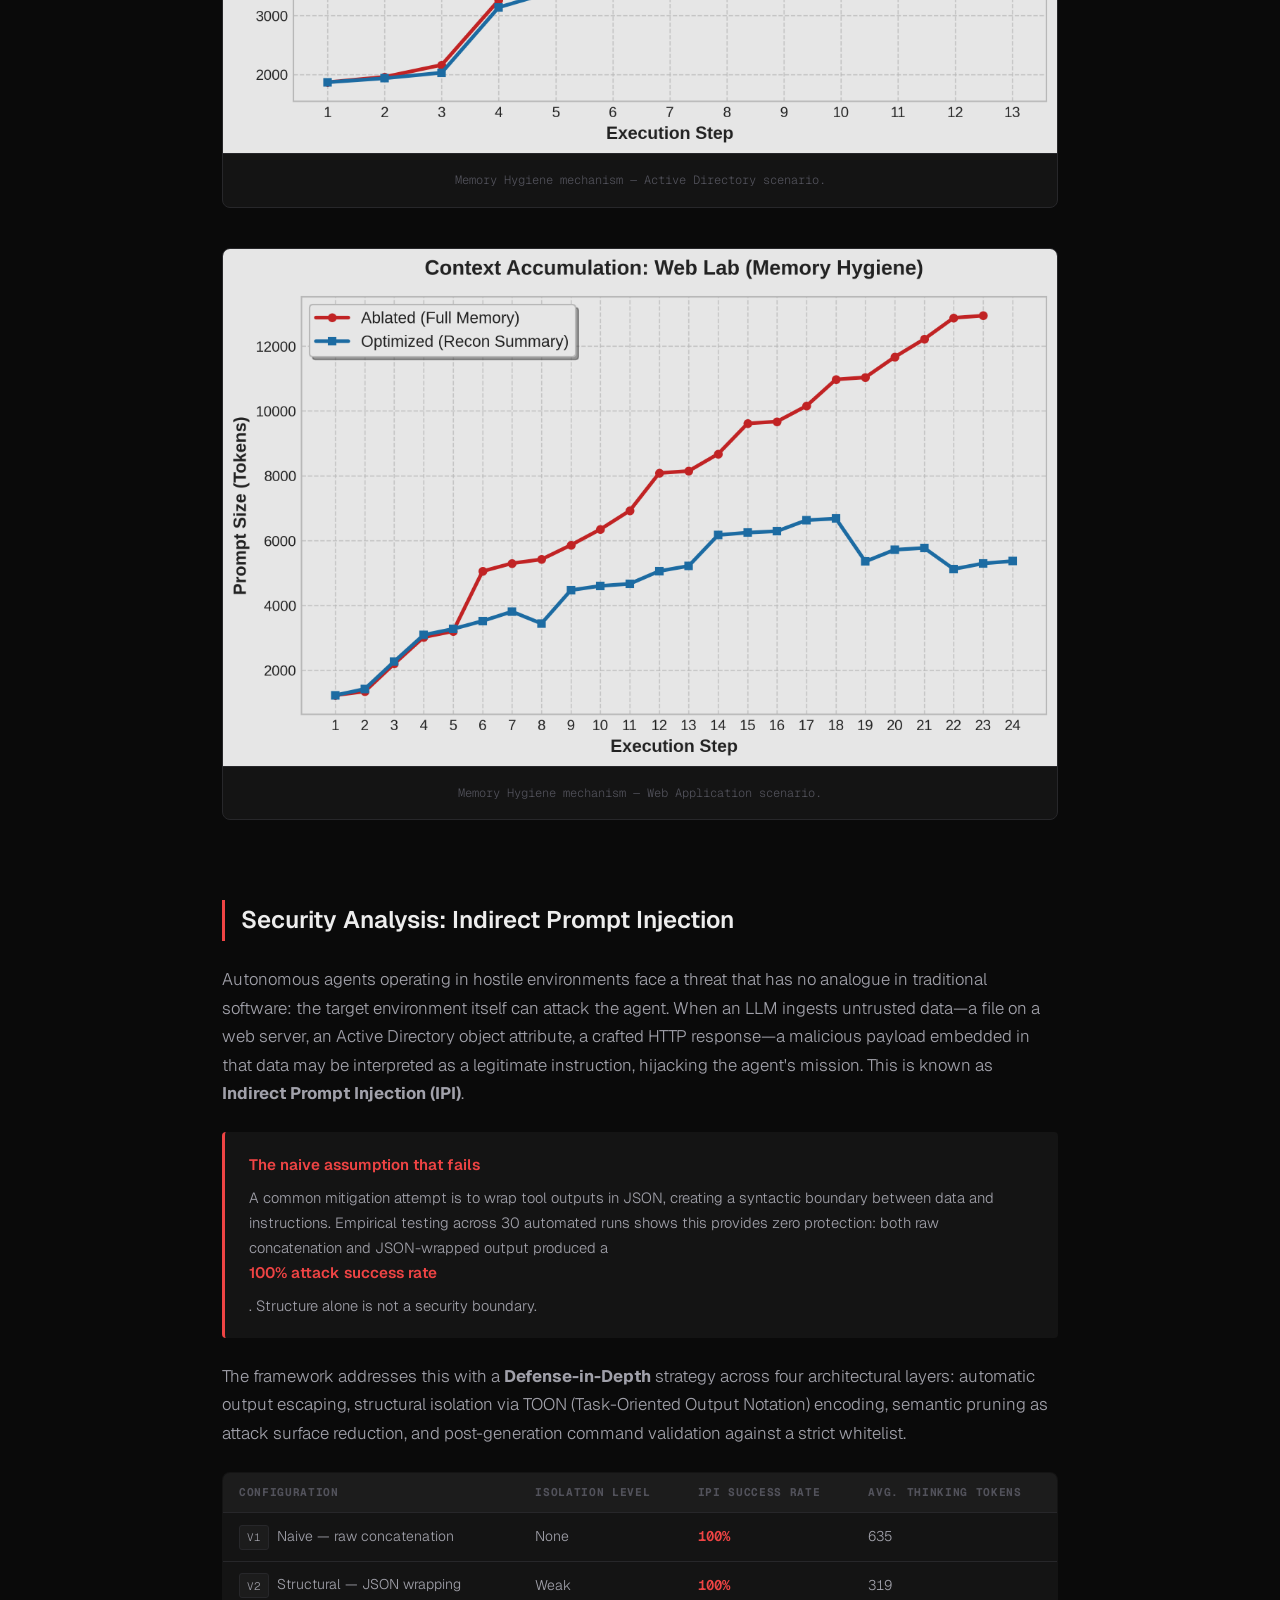
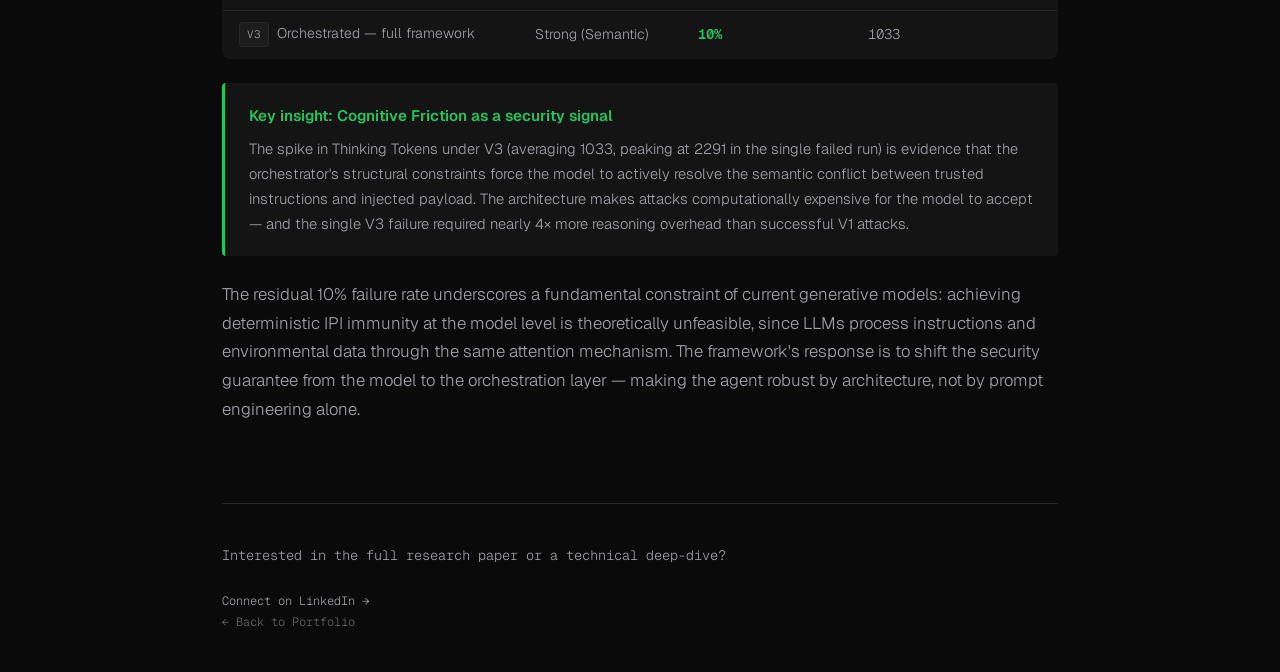
==== commit 62aea6b8: "Enhance thesis section with detailed metrics and improved layout; update styles for better presentat" ====
--- a/thesis/thesis.html
+++ b/thesis/thesis.html
@@ -18,21 +18,37 @@
 
   <main class="container">
     <header class="hero">
-      <span class="label">Master's Thesis · Politecnico di Milano · 2026</span>
+      <span class="label">Master's Thesis · Politecnico di Milano · 2026 · Advisor: Prof. Stefano Zanero</span>
       <h1>Autonomous LLM-based Penetration Testing Orchestrator</h1>
       <div class="meta">
-        <span><strong>Tech Stack</strong> Python, Gemini API</span>
-        <span><strong>Focus</strong> Offensive AI & Automation</span>
+        <span><strong>Tech Stack</strong> Python · Flask · SQLite · Gemini API · BloodHound · BeautifulSoup · Nmap · NetExec</span>
+        <span><strong>Focus</strong> Offensive AI &amp; Autonomous Security Agents</span>
+      </div>
+
+      <!-- Key metrics — visible immediately on load -->
+      <div class="stats-grid">
+        <div class="stat-card">
+          <div class="stat-value">&gt;85%</div>
+          <div class="stat-label">Token footprint reduction via Semantic Compression on BloodHound AD graphs</div>
+        </div>
+        <div class="stat-card">
+          <div class="stat-value">81%</div>
+          <div class="stat-label">Reduction in cognitive overhead (Thinking Tokens) via Memory Hygiene</div>
+        </div>
+        <div class="stat-card">
+          <div class="stat-value">100%→10%</div>
+          <div class="stat-label">Indirect Prompt Injection success rate after Defense-in-Depth architecture</div>
+        </div>
       </div>
     </header>
 
     <section id="concept">
       <h2>The Core Concept</h2>
       <p>
-      The proposed framework acts as an intelligent middleware designed to emulate the cognitive and operational workflow of a human penetration tester. Instead of following traditional automated scanners that rely on a static execution tree, the system operates on a dynamic closed-loop architecture inspired by the "Observe, Orient, Decide, Act" (OODA) loop. At its center is an autonomous orchestrator that bridges the high-level strategic reasoning of Large Language Models (LLMs) with the low-level execution of standard offensive security tools. By continuously interpreting tool outputs, updating its internal state, and adapting its strategy based on the target environment's evolving security posture, the agent interacts intelligently with the network. Furthermore, to ensure safe operation and command chain integrity, all LLM-generated decisions are routed through a rigorous validation layer that checks against a whitelist of supported tools and prevents infinite execution loops
-      </p>
-      <p>
-      To overcome the severe context saturation issues that typically plague LLM-based agents, the system relies on two primary innovation layers: Semantic Compression and Strategic Memory Management. The Semantic Compression layer specifically targets "Vertical Bloat" by acting as a domain-specific dispatcher; it distills massive raw datasets, such as verbose BloodHound JSON graphs or noisy HTML DOMs, into highly optimized, token-efficient textual representations. Simultaneously, the framework mitigates "Horizontal Bloat"—the linear accumulation of command history—by implementing a dynamic Recon Summary. This continuous application of Memory Hygiene ensures that the Context Management Layer only feeds high-signal, deduplicated information to the model. Consequently, the system drastically reduces the LLM's cognitive drag, allowing the underlying model to focus exclusively on deep, forward-looking strategic pivoting rather than wasting compute on parsing historical noise
+        The proposed framework acts as an intelligent middleware designed to emulate the cognitive and operational workflow of a human penetration tester. Instead of following traditional automated scanners that rely on a static execution tree, the system operates on a dynamic closed-loop architecture inspired by the "Observe, Orient, Decide, Act" (OODA) loop. At its center is an autonomous orchestrator that bridges the high-level strategic reasoning of Large Language Models (LLMs) with the low-level execution of standard offensive security tools. By continuously interpreting tool outputs, updating its internal state, and adapting its strategy based on the target environment's evolving security posture, the agent interacts intelligently with the network. Furthermore, to ensure safe operation and command chain integrity, all LLM-generated decisions are routed through a rigorous validation layer that checks against a whitelist of supported tools and prevents infinite execution loops.
+      </p>
+      <p>
+        To overcome the severe context saturation issues that typically plague LLM-based agents, the system relies on two primary innovation layers: Semantic Compression and Strategic Memory Management. The Semantic Compression layer specifically targets "Vertical Bloat" by acting as a domain-specific dispatcher; it distills massive raw datasets, such as verbose BloodHound JSON graphs or noisy HTML DOMs, into highly optimized, token-efficient textual representations. Simultaneously, the framework mitigates "Horizontal Bloat"—the linear accumulation of command history—by implementing a dynamic Recon Summary. This continuous application of Memory Hygiene ensures that the Context Management Layer only feeds high-signal, deduplicated information to the model. Consequently, the system drastically reduces the LLM's cognitive drag, allowing the underlying model to focus exclusively on deep, forward-looking strategic pivoting rather than wasting compute on parsing historical noise.
       </p>
     </section>
 
@@ -43,12 +59,12 @@
       </p>
       <div class="media-box">
         <div class="video-container">
-          <iframe 
-            src="https://player.vimeo.com/video/1183003839?badge=0&autopause=0&player_id=0&app_id=58479&title=0&byline=0&portrait=0" 
-            width="100%" 
-            height="450" 
-            frameborder="0" 
-            allow="autoplay; fullscreen; picture-in-picture" 
+          <iframe
+            src="https://player.vimeo.com/video/1183003839?badge=0&autopause=0&player_id=0&app_id=58479&title=0&byline=0&portrait=0"
+            width="100%"
+            height="450"
+            frameborder="0"
+            allow="autoplay; fullscreen; picture-in-picture"
             allowfullscreen>
           </iframe>
         </div>
@@ -63,12 +79,12 @@
       </p>
       <div class="media-box">
         <div class="video-container">
-          <iframe 
-            src="https://player.vimeo.com/video/1183003863?badge=0&autopause=0&player_id=0&app_id=58479&title=0&byline=0&portrait=0" 
-            width="100%" 
-            height="450" 
-            frameborder="0" 
-            allow="autoplay; fullscreen; picture-in-picture" 
+          <iframe
+            src="https://player.vimeo.com/video/1183003863?badge=0&autopause=0&player_id=0&app_id=58479&title=0&byline=0&portrait=0"
+            width="100%"
+            height="450"
+            frameborder="0"
+            allow="autoplay; fullscreen; picture-in-picture"
             allowfullscreen>
           </iframe>
         </div>
@@ -79,7 +95,7 @@
     <section id="architecture">
       <h2>Agentic Architecture</h2>
       <p>The system utilizes a <strong>Observe-Orient-Decide-Act Loop</strong> to manage the offensive lifecycle:</p>
-      
+
       <div class="steps">
         <div class="step">
           <div class="step-num">01</div>
@@ -92,23 +108,23 @@
           <div class="step-num">02</div>
           <div>
             <span class="step-title">Orient</span>
-            <p>Pre-processing and parsing of the raw data via the Semantic Compression Layer, followed by an update of the Recon Summary to maintain the current state of the assessment</p>
+            <p>Pre-processing and parsing of the raw data via the Semantic Compression Layer, followed by an update of the Recon Summary to maintain the current state of the assessment.</p>
           </div>
         </div>
         <div class="step">
           <div class="step-num">03</div>
           <div>
             <span class="step-title">Decide</span>
-            <p>Presenting the summarized, noise-free context to the LLM so it can determine the next tactical objective or pivot point</p>
-          </div>
-        </div>
-
+            <p>Presenting the summarized, noise-free context to the LLM so it can determine the next tactical objective or pivot point.</p>
+          </div>
+        </div>
         <div class="step">
           <div class="step-num">04</div>
           <div>
             <span class="step-title">Act</span>
-            <p>Translating the LLM’s high-level decision into a correctly formatted and validated command-line execution for the next tool in the chain</p>
-          </div>  
+            <p>Translating the LLM's high-level decision into a correctly formatted and validated command-line execution for the next tool in the chain.</p>
+          </div>
+        </div>
       </div>
 
       <div class="media-box">
@@ -120,29 +136,89 @@
     <section id="impact">
       <h2>Key Results</h2>
       <p>
-      The experimental evaluation of the framework demonstrated significant improvements in operational scalability, efficiency, and security. By implementing the Semantic Compression layer, the system successfully mitigated "Vertical Bloat," reducing the token footprint of raw tool outputs—such as complex BloodHound Active Directory graphs—by over 85%. This distillation prevented context saturation and preserved the model's ability to execute deep, graph-based strategic reasoning. Furthermore, the introduction of Memory Hygiene via a dynamic Recon Summary effectively eliminated "Horizontal Bloat". 
-      </p>
-      <div class="media-box">
-        <img src="img/ablation1.1.png" alt="System Architecture" style="width:100%; display:block; filter: brightness(0.9);">
-        <div class="caption">Verification of the Semantic Compression Layer's Effectiveness in AD scenario.</div>
-      </div>
-      <div class="media-box">
-        <img src="img/ablation1.2.png" alt="System Architecture" style="width:100%; display:block; filter: brightness(0.9);">
-        <div class="caption">Verification of the Semantic Compression Layer's Effectiveness in Web Application scenario.</div>
-      </div>
-      <div class="media-box">
-        <img src="img/ablation2.1.png" alt="System Architecture" style="width:100%; display:block; filter: brightness(0.9);">
-        <div class="caption">Verification of the Memory Hygiene Mechanism in AD scenario.</div>
-      </div>
-      <div class="media-box">
-        <img src="img/ablation2.2.png" alt="System Architecture" style="width:100%; display:block; filter: brightness(0.9);">
-        <div class="caption">Verification of the Memory Hygiene Mechanism in Web Application scenario.</div>
-      </div>
+        The experimental evaluation of the framework demonstrated significant improvements in operational scalability, efficiency, and security. By implementing the Semantic Compression layer, the system successfully mitigated "Vertical Bloat," reducing the token footprint of raw tool outputs—such as complex BloodHound Active Directory graphs—by over 85%. This distillation prevented context saturation and preserved the model's ability to execute deep, graph-based strategic reasoning. Furthermore, the introduction of Memory Hygiene via a dynamic Recon Summary effectively eliminated "Horizontal Bloat," cutting peak Thinking Token consumption by 81% in Active Directory scenarios.
+      </p>
+      <div class="media-box">
+        <img src="img/ablation1.1.png" alt="Semantic Compression AD" style="width:100%; display:block; filter: brightness(0.9);">
+        <div class="caption">Semantic Compression layer effectiveness — Active Directory scenario.</div>
+      </div>
+      <div class="media-box">
+        <img src="img/ablation1.2.png" alt="Semantic Compression Web" style="width:100%; display:block; filter: brightness(0.9);">
+        <div class="caption">Semantic Compression layer effectiveness — Web Application scenario.</div>
+      </div>
+      <div class="media-box">
+        <img src="img/ablation2.1.png" alt="Memory Hygiene AD" style="width:100%; display:block; filter: brightness(0.9);">
+        <div class="caption">Memory Hygiene mechanism — Active Directory scenario.</div>
+      </div>
+      <div class="media-box">
+        <img src="img/ablation2.2.png" alt="Memory Hygiene Web" style="width:100%; display:block; filter: brightness(0.9);">
+        <div class="caption">Memory Hygiene mechanism — Web Application scenario.</div>
+      </div>
+    </section>
+
+    <!-- ── Indirect Prompt Injection section ── -->
+    <section id="ipi">
+      <h2>Security Analysis: Indirect Prompt Injection</h2>
+      <p>
+        Autonomous agents operating in hostile environments face a threat that has no analogue in traditional software: the target environment itself can attack the agent. When an LLM ingests untrusted data—a file on a web server, an Active Directory object attribute, a crafted HTTP response—a malicious payload embedded in that data may be interpreted as a legitimate instruction, hijacking the agent's mission. This is known as <strong>Indirect Prompt Injection (IPI)</strong>.
+      </p>
+
+      <div class="highlight-box danger">
+        <strong>The naive assumption that fails</strong>
+        <p>A common mitigation attempt is to wrap tool outputs in JSON, creating a syntactic boundary between data and instructions. Empirical testing across 30 automated runs shows this provides zero protection: both raw concatenation and JSON-wrapped output produced a <strong>100% attack success rate</strong>. Structure alone is not a security boundary.</p>
+      </div>
+
+      <p>
+        The framework addresses this with a <strong>Defense-in-Depth</strong> strategy across four architectural layers: automatic output escaping, structural isolation via TOON (Task-Oriented Output Notation) encoding, semantic pruning as attack surface reduction, and post-generation command validation against a strict whitelist.
+      </p>
+
+      <table class="ipi-table">
+        <thead>
+          <tr>
+            <th>Configuration</th>
+            <th>Isolation Level</th>
+            <th>IPI Success Rate</th>
+            <th>Avg. Thinking Tokens</th>
+          </tr>
+        </thead>
+        <tbody>
+          <tr>
+            <td><span class="tag">V1</span>&nbsp; Naive — raw concatenation</td>
+            <td>None</td>
+            <td class="bad">100%</td>
+            <td class="mono">635</td>
+          </tr>
+          <tr>
+            <td><span class="tag">V2</span>&nbsp; Structural — JSON wrapping</td>
+            <td>Weak</td>
+            <td class="bad">100%</td>
+            <td class="mono">319</td>
+          </tr>
+          <tr>
+            <td><span class="tag">V3</span>&nbsp; Orchestrated — full framework</td>
+            <td>Strong (Semantic)</td>
+            <td class="good">10%</td>
+            <td class="mono">1033</td>
+          </tr>
+        </tbody>
+      </table>
+
+      <div class="highlight-box success">
+        <strong>Key insight: Cognitive Friction as a security signal</strong>
+        <p>The spike in Thinking Tokens under V3 (averaging 1033, peaking at 2291 in the single failed run) is evidence that the orchestrator's structural constraints force the model to actively resolve the semantic conflict between trusted instructions and injected payload. The architecture makes attacks computationally expensive for the model to accept — and the single V3 failure required nearly 4× more reasoning overhead than successful V1 attacks.</p>
+      </div>
+
+      <p>
+        The residual 10% failure rate underscores a fundamental constraint of current generative models: achieving deterministic IPI immunity at the model level is theoretically unfeasible, since LLMs process instructions and environmental data through the same attention mechanism. The framework's response is to shift the security guarantee from the model to the orchestration layer — making the agent robust by architecture, not by prompt engineering alone.
+      </p>
     </section>
 
     <footer>
-      <p style="margin-bottom: 1.5rem;">Interested in the full research paper or technical details? Let's connect!</p><br>
-      <a href="../index.html#contact" class="back-link">← Back to Contact</a>
+      <p style="margin-bottom: 1.5rem;">Interested in the full research paper or a technical deep-dive?</p>
+      <div style="display:flex; gap:1rem; flex-wrap:wrap; align-items:center;">
+        <a href="https://www.linkedin.com/in/lorenzo-ladina" target="_blank" rel="noopener" class="back-link">Connect on LinkedIn →</a><br>
+      </div>
+      <a href="../index.html#contact" class="back-link" style="opacity:0.6;">← Back to Portfolio</a>
     </footer>
   </main>
 
--- a/thesis/thesis_style.css
+++ b/thesis/thesis_style.css
@@ -1,11 +1,13 @@
-
 :root {
     --bg:      #0a0a0a;
     --bg2:     #141414;
+    --bg3:     #1c1c1c;
     --ink:     #ededed;
     --ink2:    #a1a1aa;
     --muted:   #52525b;
     --accent:  #ef4444;
+    --green:   #22c55e;
+    --red:     #ef4444;
     --border:  #27272a;
     --sans:    'Geist', sans-serif;
     --mono:    'Geist Mono', monospace;
@@ -25,8 +27,39 @@
 .hero { padding: 4rem 0; border-bottom: 1px solid var(--border); margin-bottom: 4rem; }
 .label { font-family: var(--mono); font-size: 0.75rem; color: var(--accent); text-transform: uppercase; letter-spacing: 0.1em; margin-bottom: 1rem; display: block; }
 h1 { font-size: clamp(2.5rem, 5vw, 4rem); font-weight: 600; line-height: 1.1; letter-spacing: -0.02em; margin-bottom: 2rem; }
-.meta { font-family: var(--mono); font-size: 0.85rem; color: var(--muted); display: flex; gap: 2rem; }
+.meta { font-family: var(--mono); font-size: 0.85rem; color: var(--muted); display: flex; gap: 2rem; flex-wrap: wrap; }
 .meta strong { color: var(--ink2); font-weight: 500; }
+
+/* ── STATS CARDS ── */
+.stats-grid {
+  display: grid;
+  grid-template-columns: repeat(3, 1fr);
+  gap: 1rem;
+  margin: 2.5rem 0 0;
+}
+@media (max-width: 640px) {
+  .stats-grid { grid-template-columns: 1fr; }
+}
+.stat-card {
+  background: var(--bg2);
+  border: 1px solid var(--border);
+  border-radius: 8px;
+  padding: 1.25rem 1.5rem;
+}
+.stat-card .stat-value {
+  font-family: var(--mono);
+  font-size: 1.9rem;
+  font-weight: 500;
+  color: var(--ink);
+  letter-spacing: -0.02em;
+  line-height: 1;
+  margin-bottom: 0.5rem;
+}
+.stat-card .stat-label {
+  font-size: 0.78rem;
+  color: var(--muted);
+  line-height: 1.5;
+}
 
 /* CONTENT SECTIONS */
 section { margin-bottom: 5rem; }
@@ -45,20 +78,85 @@
 .step-num { font-family: var(--mono); color: var(--accent); font-weight: 600; }
 .step-title { font-weight: 500; color: var(--ink); display: block; margin-bottom: 0.25rem; }
 
+/* ── IPI HIGHLIGHT BOXES ── */
+.highlight-box {
+  border-left: 3px solid;
+  border-radius: 4px;
+  padding: 1.25rem 1.5rem;
+  margin: 1.5rem 0;
+  background: var(--bg2);
+}
+.highlight-box.danger  { border-color: var(--red); }
+.highlight-box.success { border-color: var(--green); }
+.highlight-box strong {
+  display: block;
+  font-size: 0.95rem;
+  font-weight: 600;
+  margin-bottom: 0.45rem;
+}
+.highlight-box.danger  strong { color: var(--red); }
+.highlight-box.success strong { color: var(--green); }
+.highlight-box p {
+  margin: 0;
+  font-size: 0.92rem;
+  color: var(--ink2);
+}
+
+/* ── IPI RESULTS TABLE ── */
+.ipi-table {
+  width: 100%;
+  border-collapse: collapse;
+  font-size: 0.875rem;
+  margin: 1.5rem 0;
+  background: var(--bg2);
+  border: 1px solid var(--border);
+  border-radius: 8px;
+  overflow: hidden;
+}
+.ipi-table th {
+  text-align: left;
+  padding: 0.65rem 1rem;
+  border-bottom: 1px solid var(--border);
+  font-family: var(--mono);
+  font-size: 0.7rem;
+  color: var(--muted);
+  text-transform: uppercase;
+  letter-spacing: 0.06em;
+  background: var(--bg3);
+}
+.ipi-table td {
+  padding: 0.7rem 1rem;
+  border-bottom: 1px solid var(--border);
+  color: var(--ink2);
+  vertical-align: middle;
+}
+.ipi-table tr:last-child td { border-bottom: none; }
+.ipi-table .bad  { color: var(--red);   font-weight: 600; font-family: var(--mono); }
+.ipi-table .good { color: var(--green); font-weight: 600; font-family: var(--mono); }
+.ipi-table .mono { font-family: var(--mono); color: var(--ink2); }
+
+/* inline code tag */
+.tag {
+  display: inline-block;
+  font-family: var(--mono);
+  font-size: 0.68rem;
+  padding: 0.15rem 0.45rem;
+  border-radius: 3px;
+  background: var(--bg3);
+  border: 1px solid var(--border);
+  color: var(--ink2);
+}
+
+/* FOOTER */
 footer {
   border-top: 1px solid var(--border);
-  padding: 2.5rem 4rem;
+  padding: 2.5rem 0;
   font-family: var(--mono);
   font-size: 0.75rem;
-  color: var(--ink2); 
+  color: var(--ink2);
 }
+footer p { font-size: 0.85rem; color: var(--ink2); }
+footer a { transition: color 0.2s; }
+footer a:hover { color: var(--accent); }
 
-footer a {
-  transition: color 0.2s;
-}
-
-footer a:hover {
-  color: var(--accent);
-}
-
-@media (max-width: 600px) { nav { padding: 1.25rem 2rem; } }
+@media (max-width: 600px) { nav { padding: 1.25rem 2rem; } }
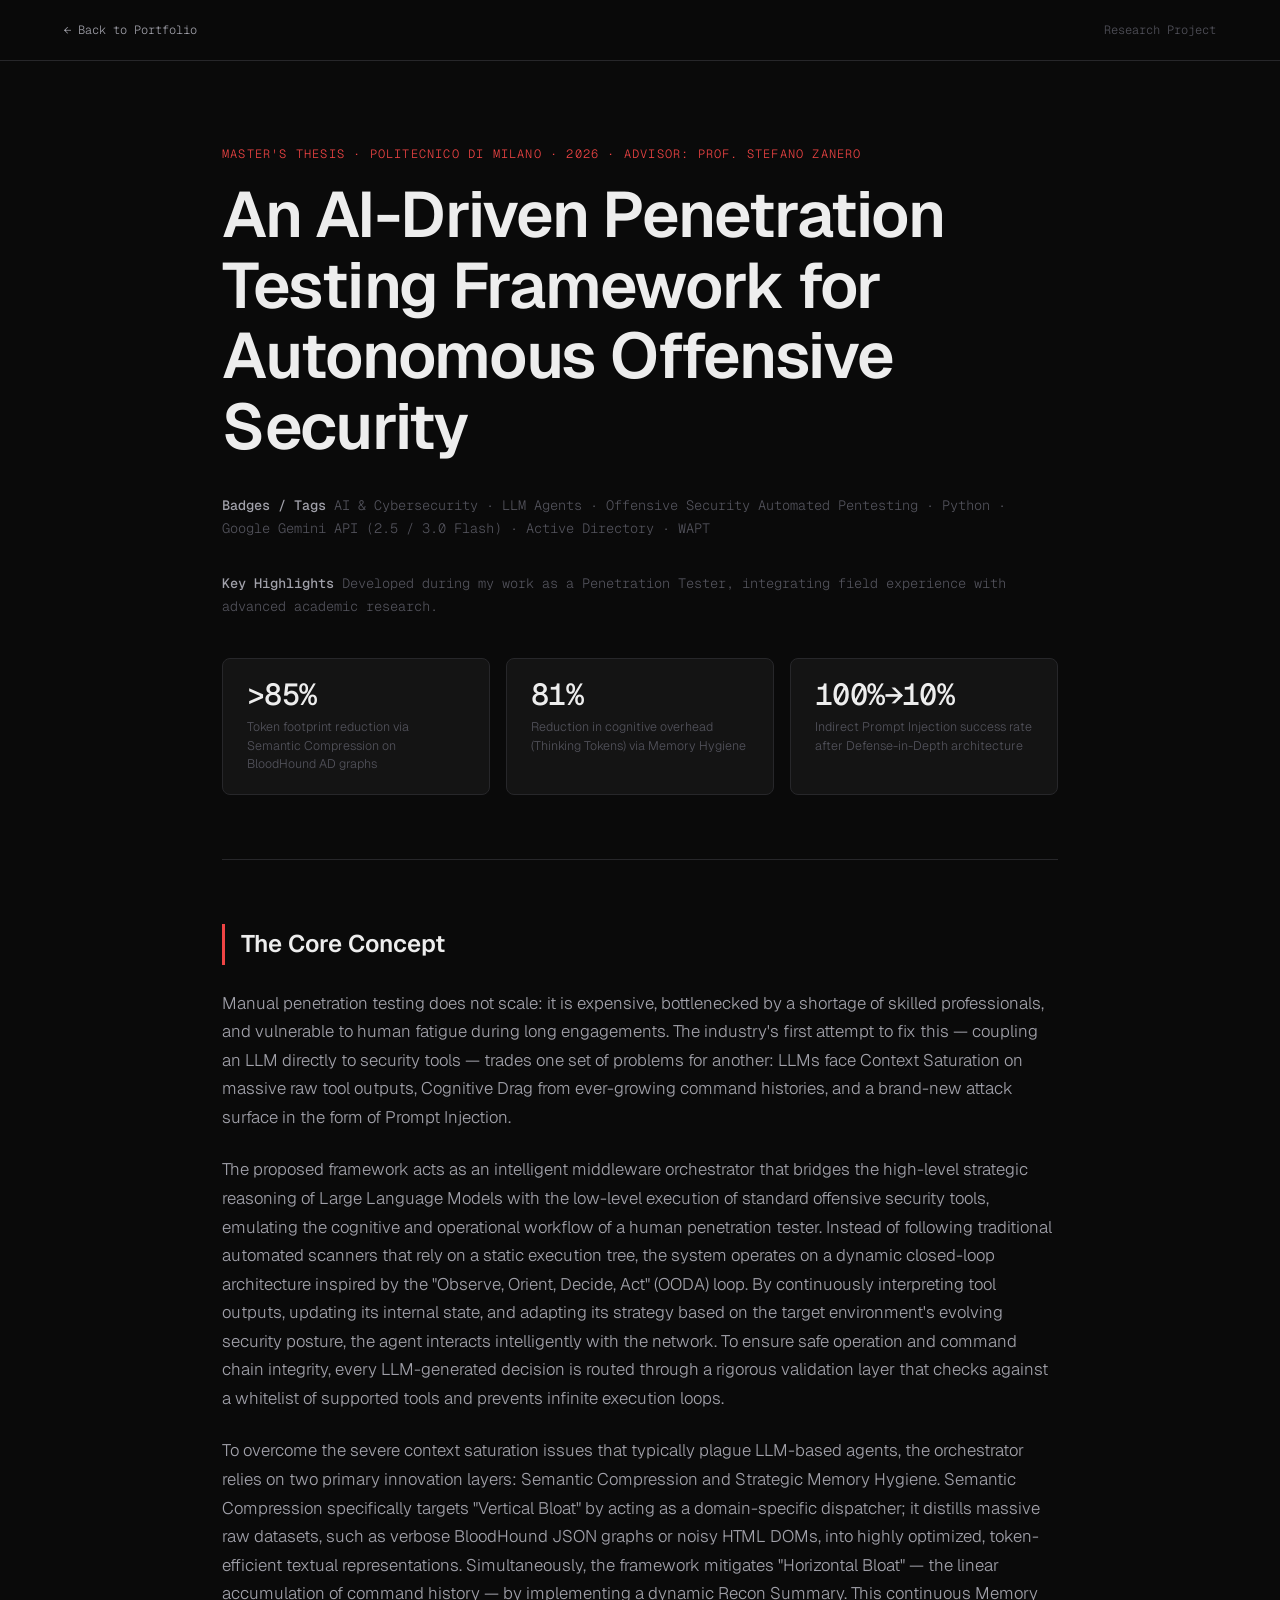
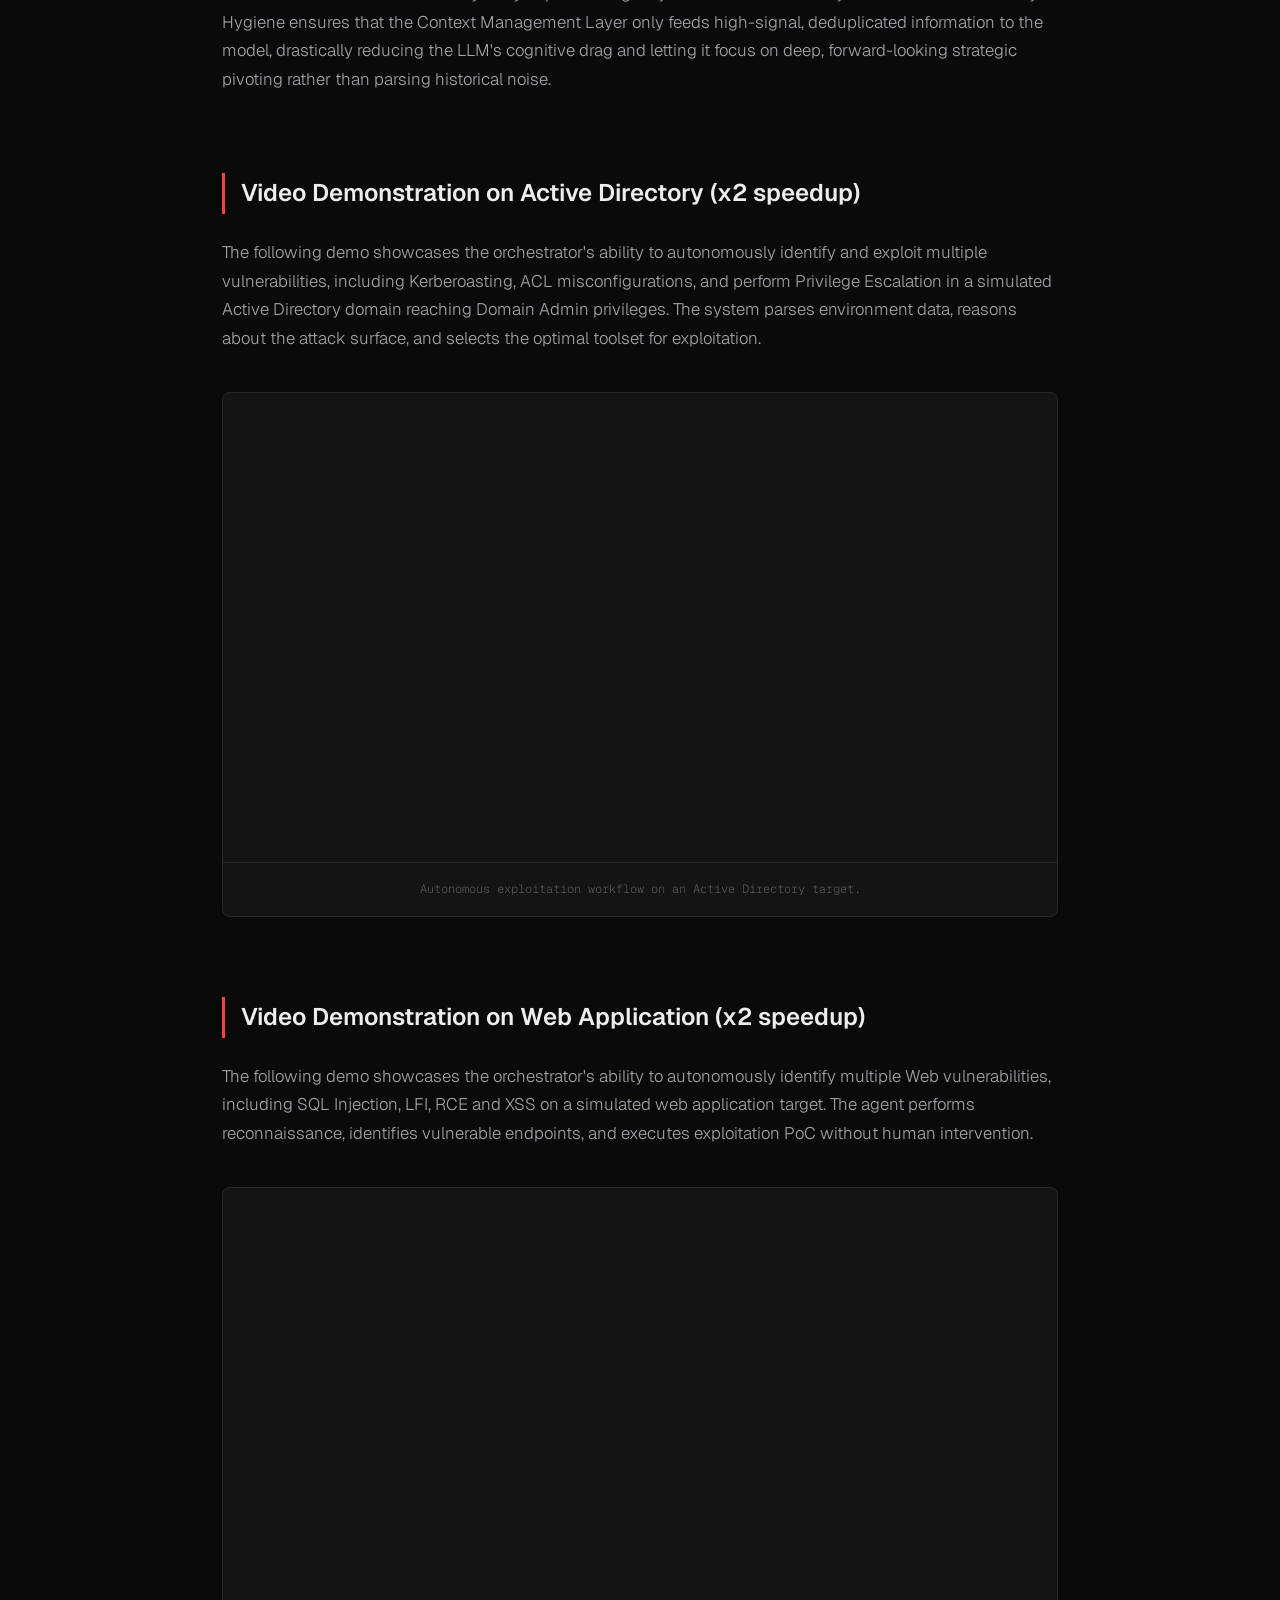
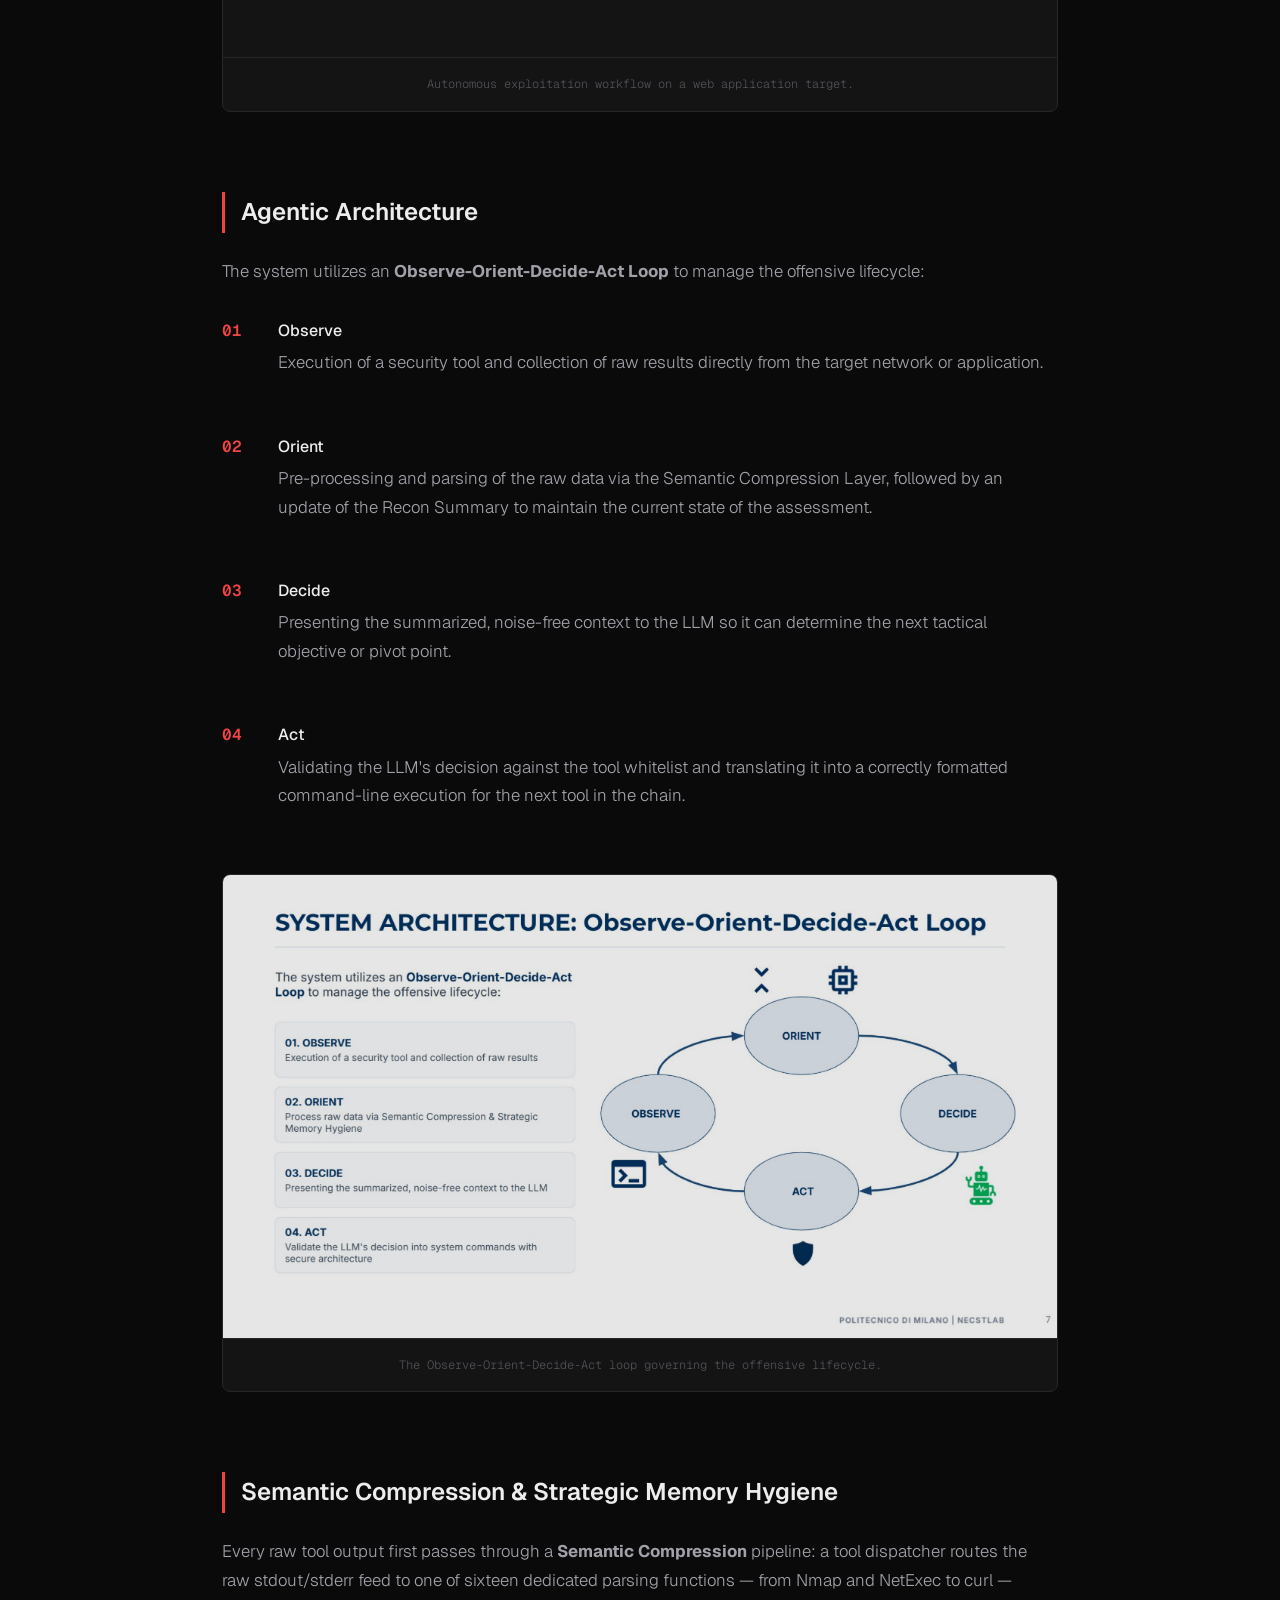
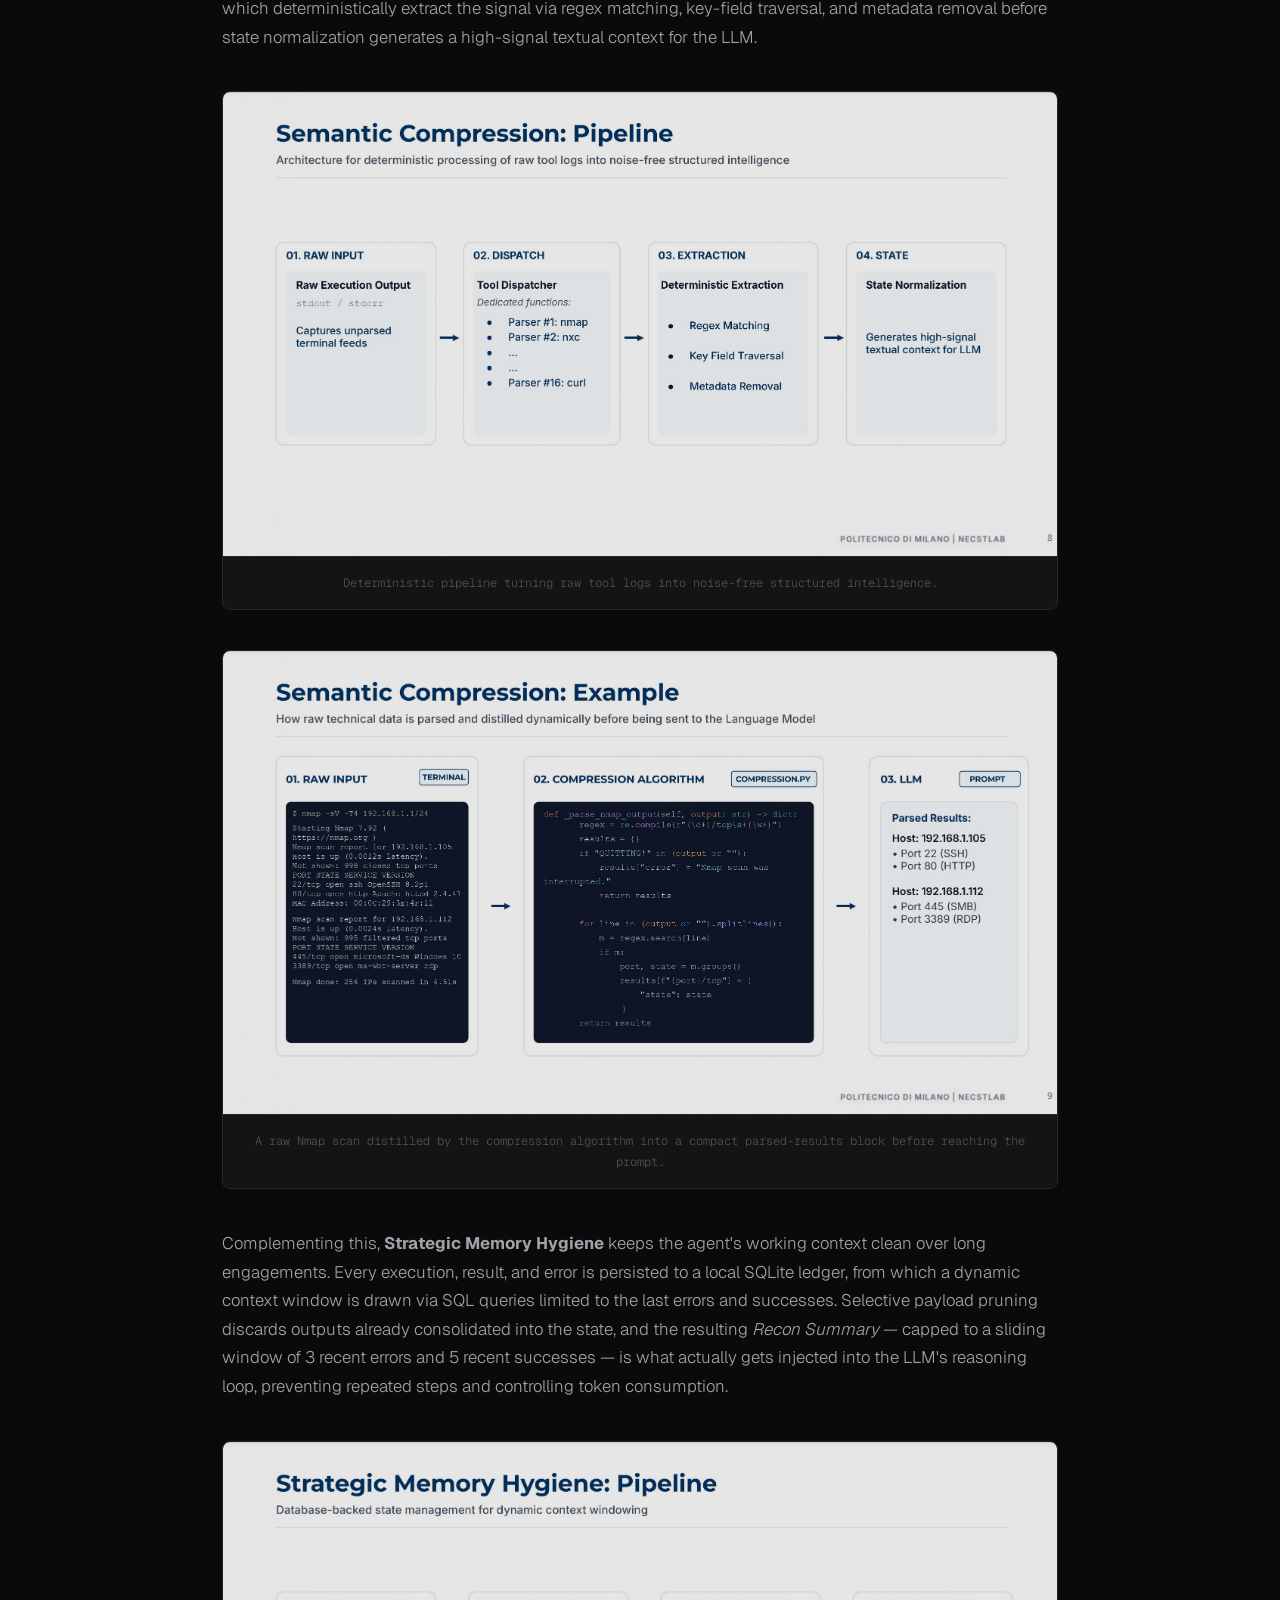
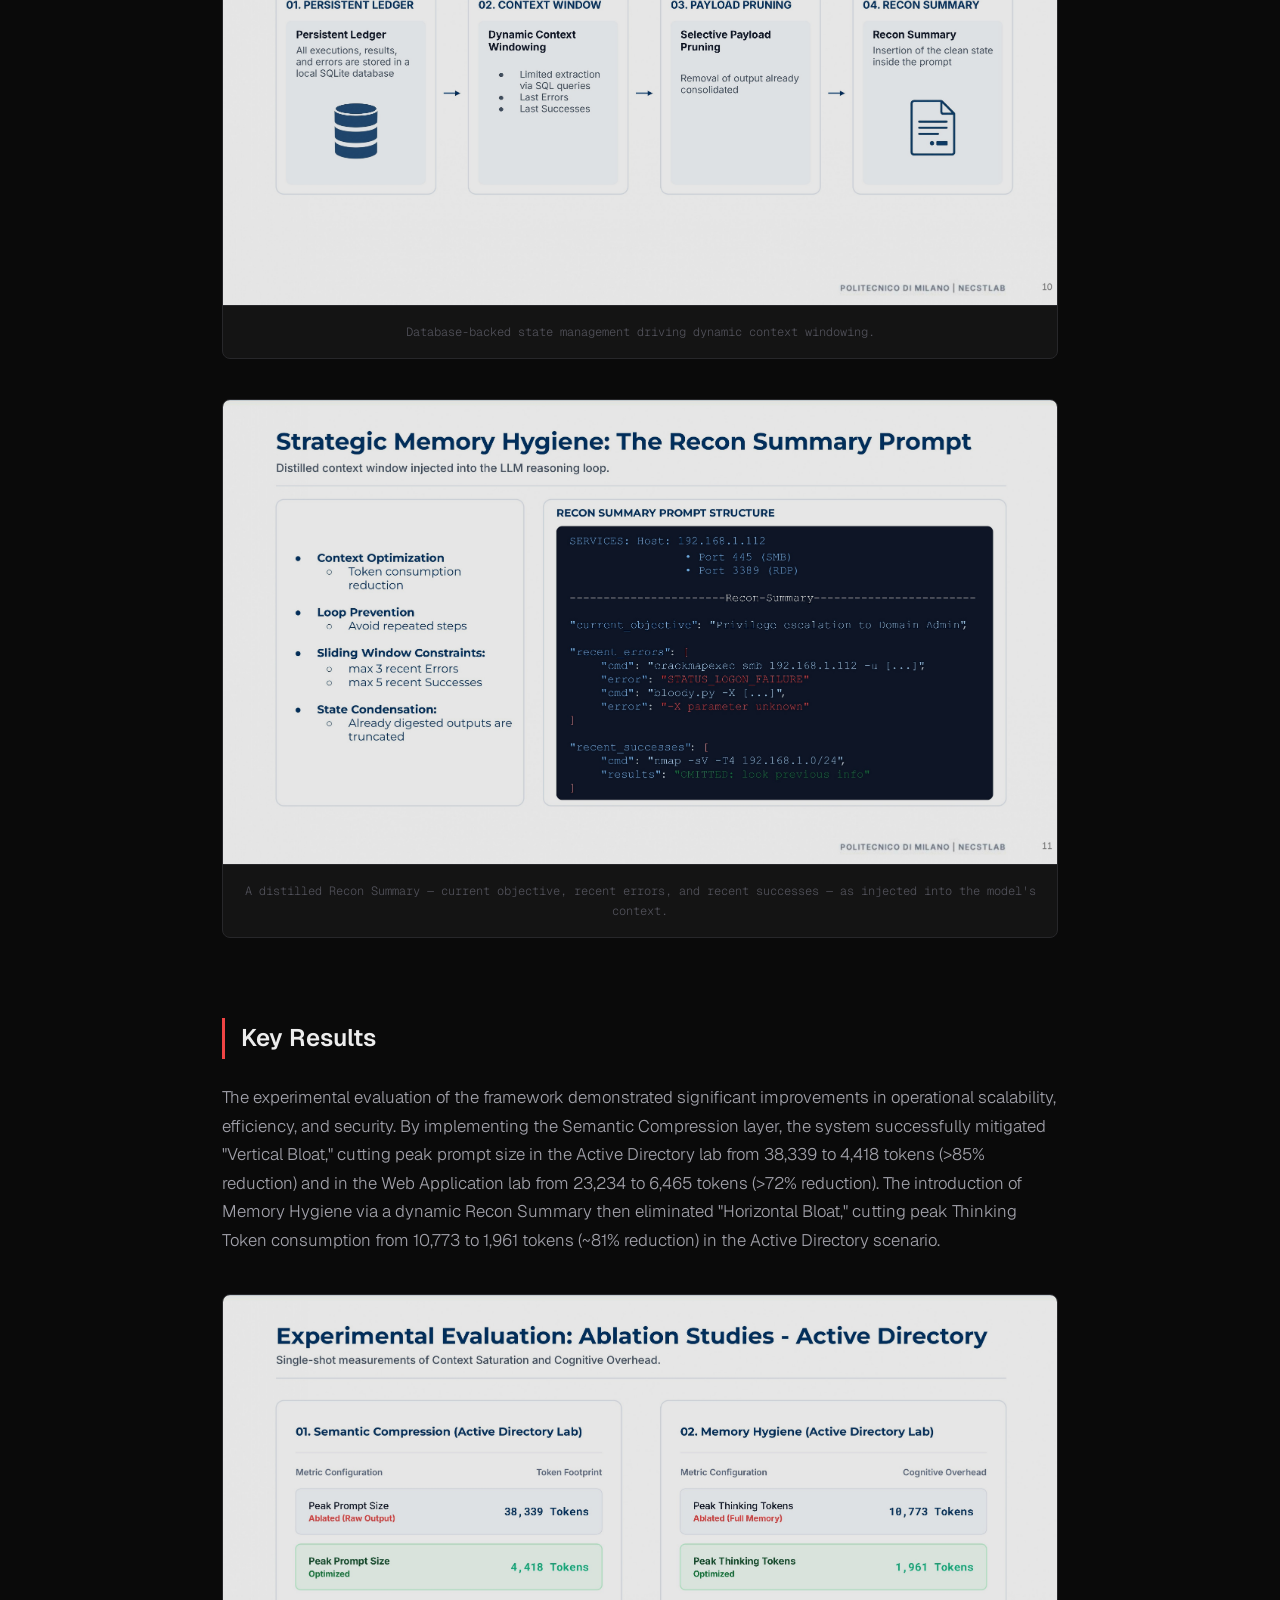
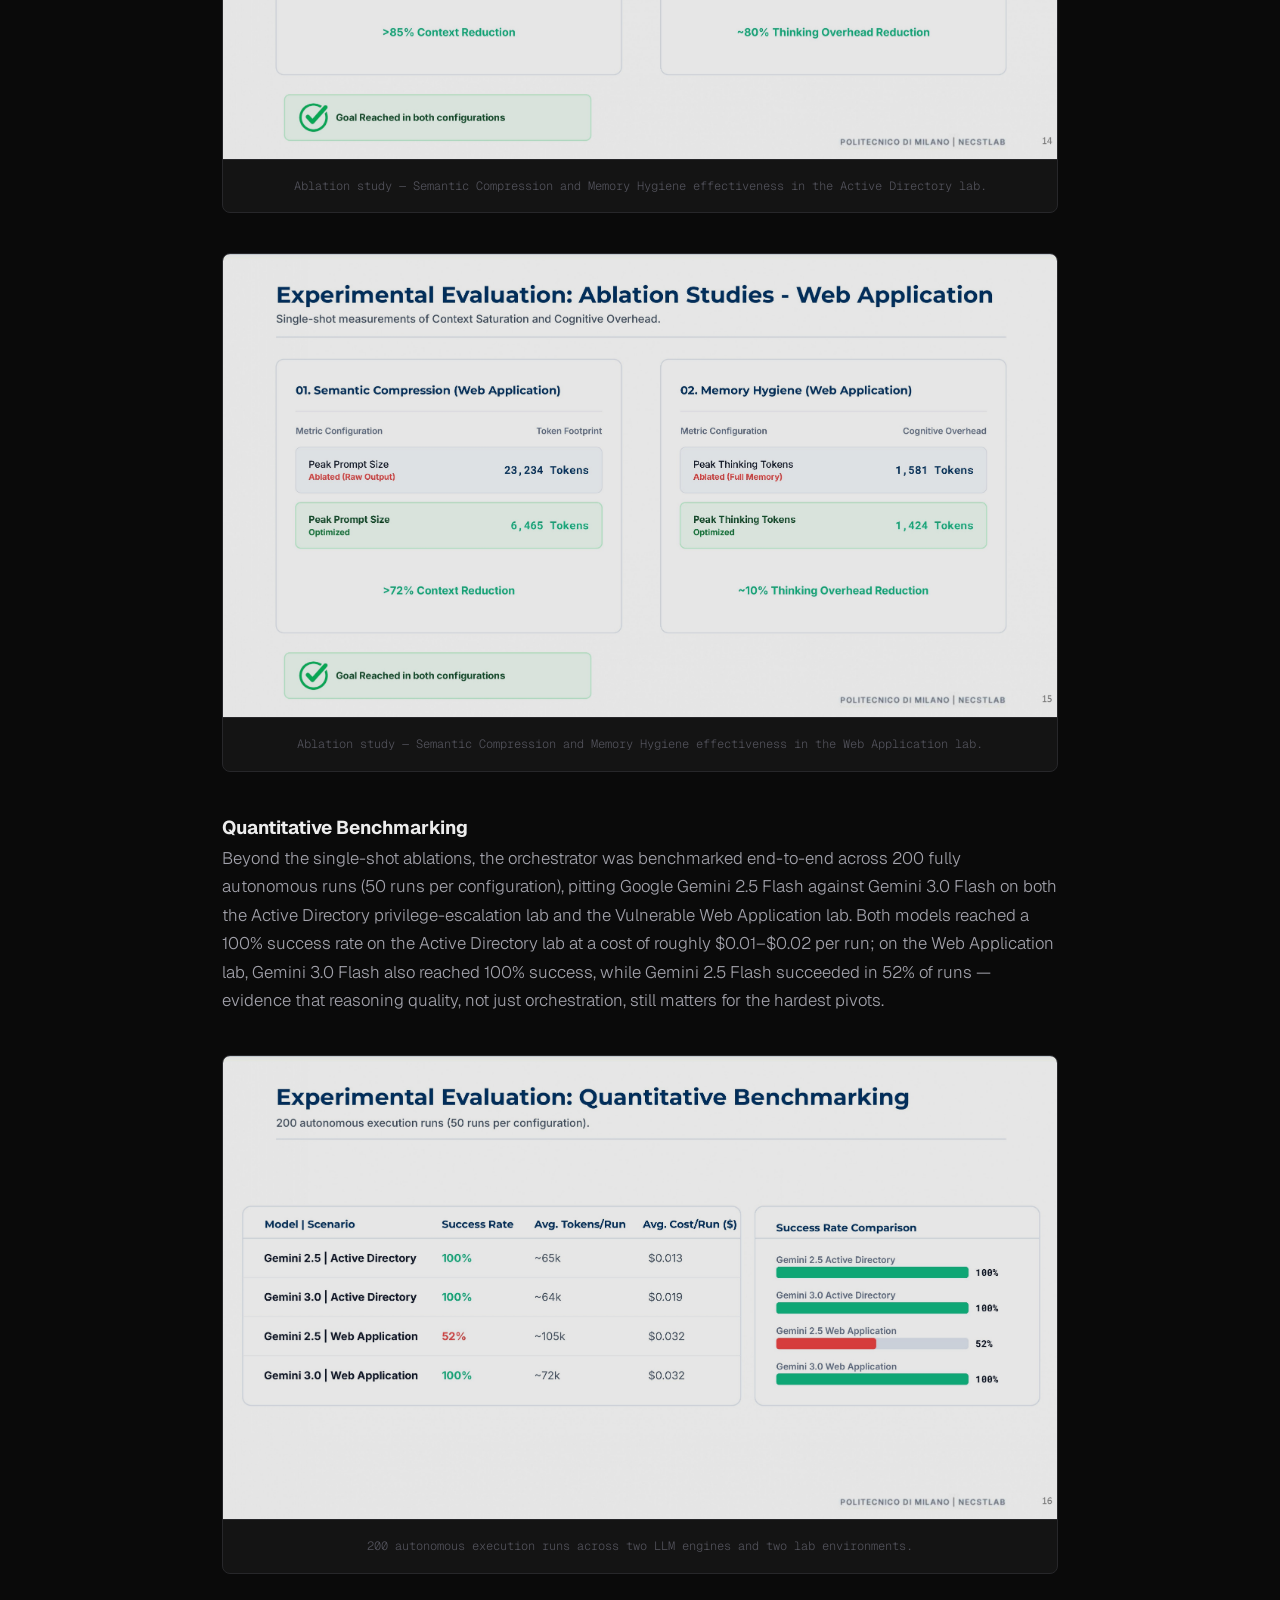
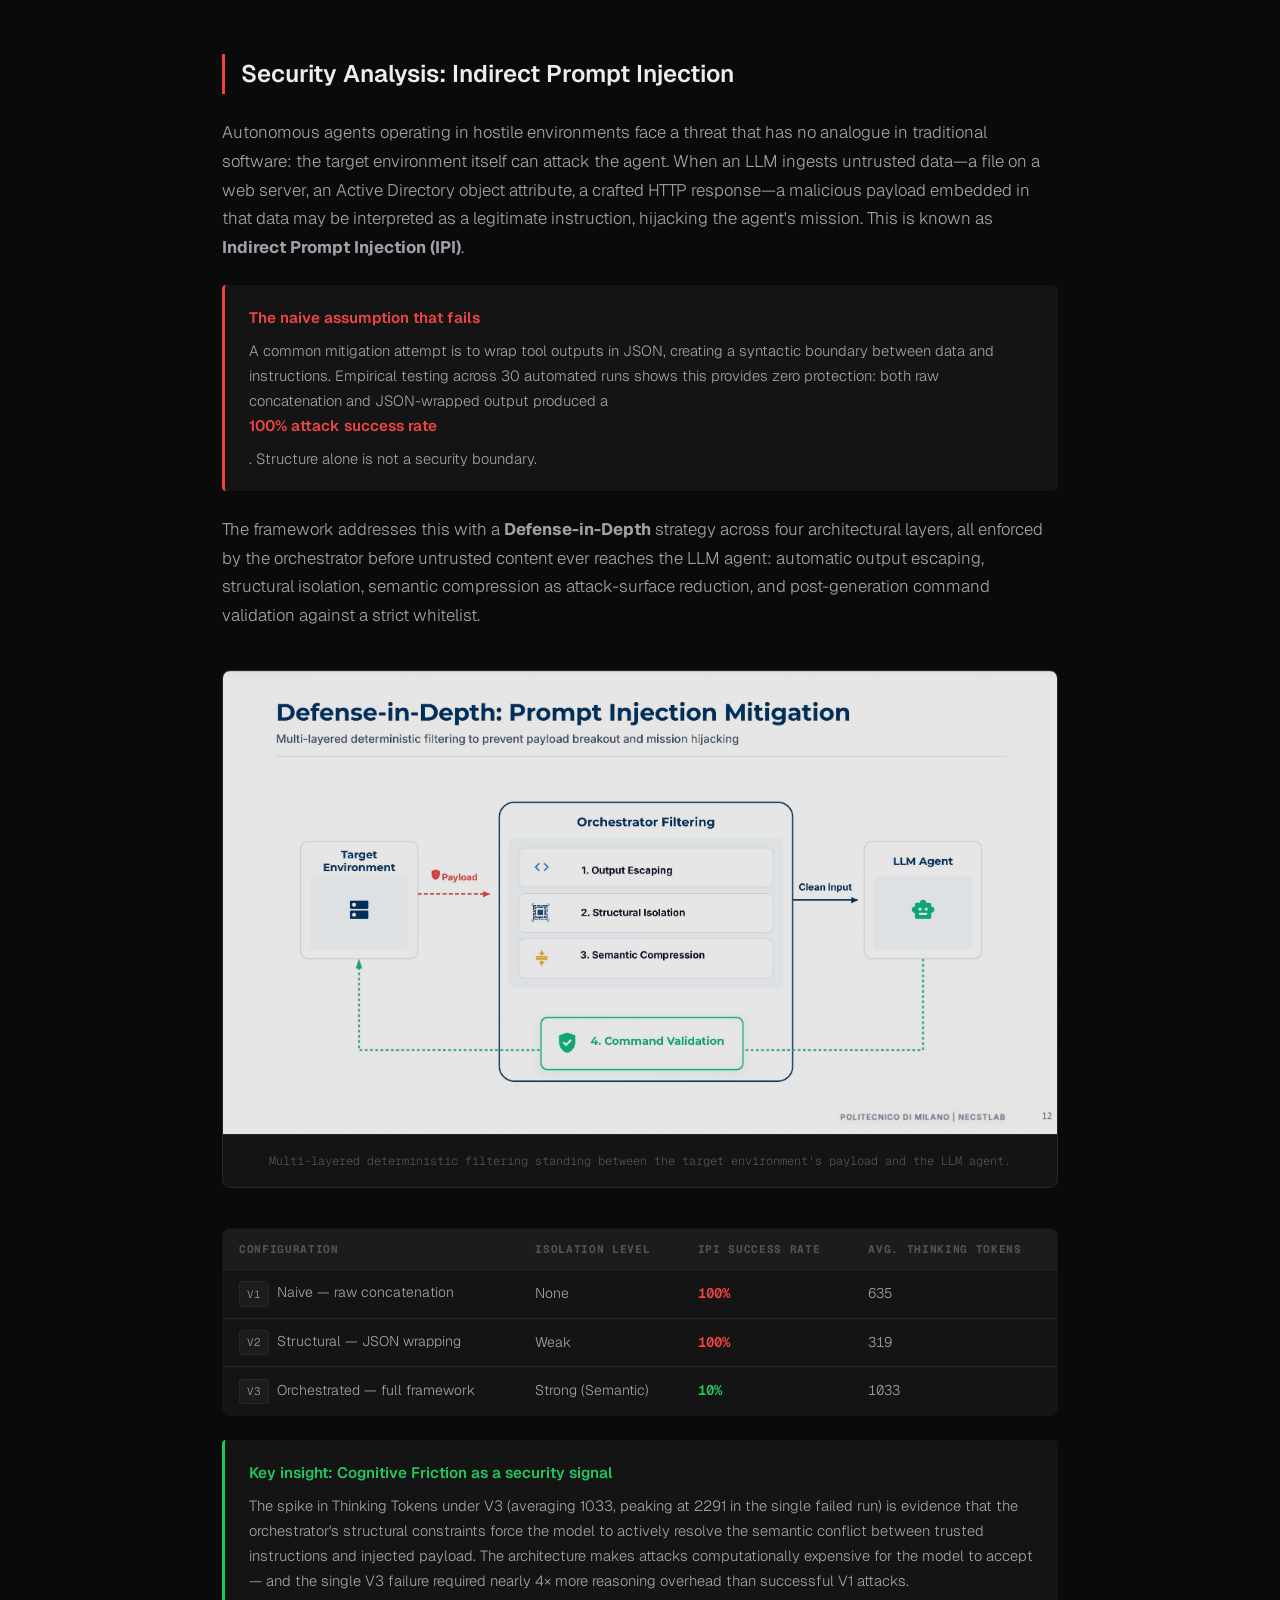
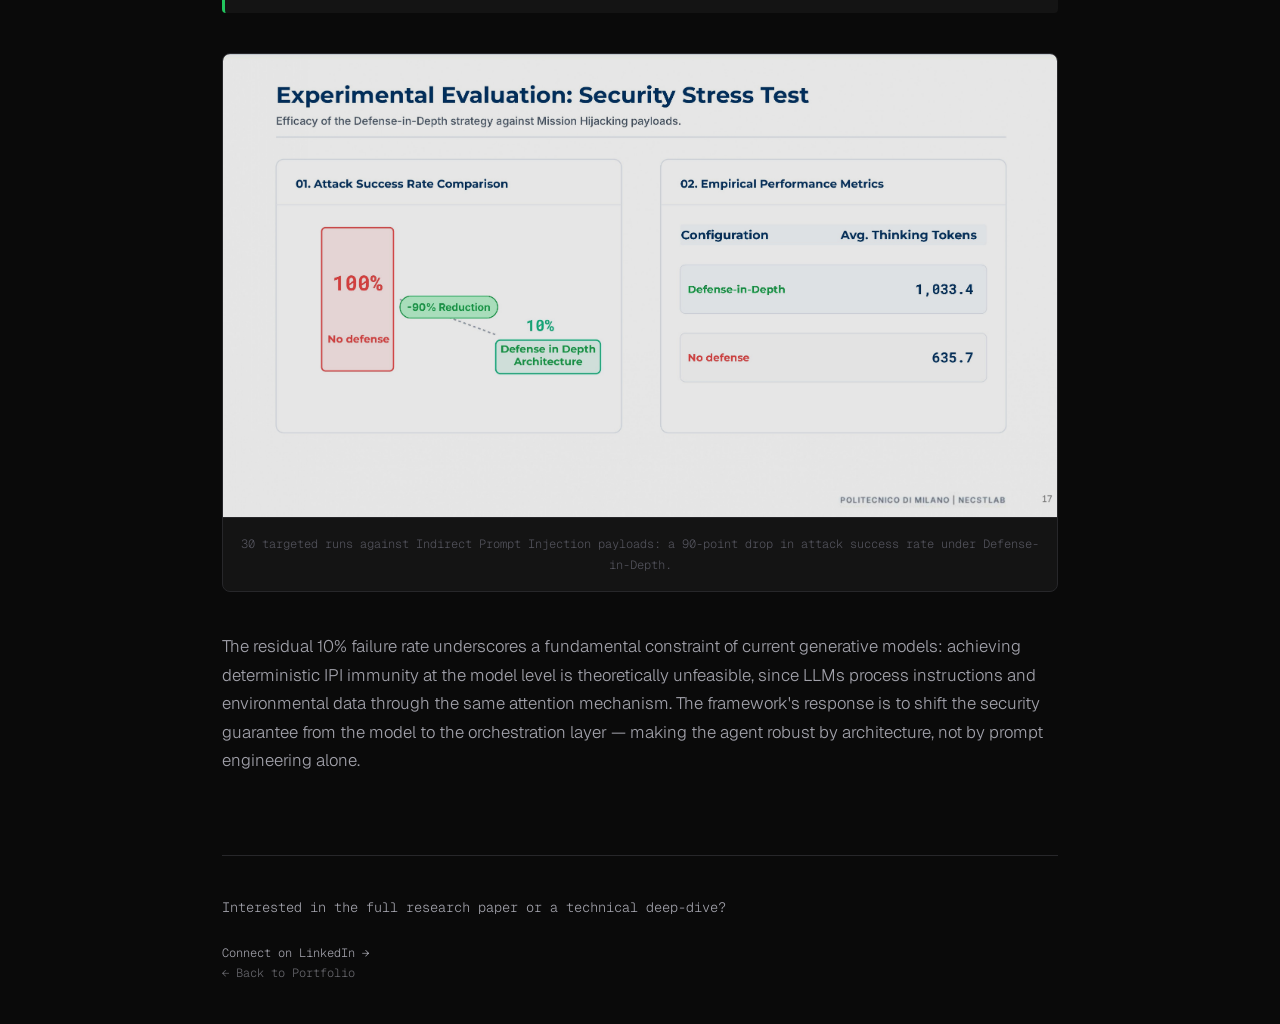
==== commit eef15263: "Refactor thesis content and update images for enhanced clarity and presentation" ====
--- a/thesis/thesis.html
+++ b/thesis/thesis.html
@@ -19,10 +19,10 @@
   <main class="container">
     <header class="hero">
       <span class="label">Master's Thesis · Politecnico di Milano · 2026 · Advisor: Prof. Stefano Zanero</span>
-      <h1>Autonomous LLM-based Penetration Testing Orchestrator</h1>
+      <h1>An AI-Driven Penetration Testing Framework for Autonomous Offensive Security</h1>
       <div class="meta">
-        <span><strong>Tech Stack</strong> Python · Flask · SQLite · Gemini API · BloodHound · BeautifulSoup · Nmap · NetExec</span>
-        <span><strong>Focus</strong> Offensive AI &amp; Autonomous Security Agents</span>
+        <span><strong>Badges / Tags</strong> AI & Cybersecurity · LLM Agents ·  Offensive Security Automated Pentesting · Python · Google Gemini API (2.5 / 3.0 Flash) · Active Directory · WAPT</span>
+        <span><strong>Key Highlights</strong> Developed during my work as a Penetration Tester, integrating field experience with advanced academic research.</span>
       </div>
 
       <!-- Key metrics — visible immediately on load -->
@@ -45,10 +45,13 @@
     <section id="concept">
       <h2>The Core Concept</h2>
       <p>
-        The proposed framework acts as an intelligent middleware designed to emulate the cognitive and operational workflow of a human penetration tester. Instead of following traditional automated scanners that rely on a static execution tree, the system operates on a dynamic closed-loop architecture inspired by the "Observe, Orient, Decide, Act" (OODA) loop. At its center is an autonomous orchestrator that bridges the high-level strategic reasoning of Large Language Models (LLMs) with the low-level execution of standard offensive security tools. By continuously interpreting tool outputs, updating its internal state, and adapting its strategy based on the target environment's evolving security posture, the agent interacts intelligently with the network. Furthermore, to ensure safe operation and command chain integrity, all LLM-generated decisions are routed through a rigorous validation layer that checks against a whitelist of supported tools and prevents infinite execution loops.
-      </p>
-      <p>
-        To overcome the severe context saturation issues that typically plague LLM-based agents, the system relies on two primary innovation layers: Semantic Compression and Strategic Memory Management. The Semantic Compression layer specifically targets "Vertical Bloat" by acting as a domain-specific dispatcher; it distills massive raw datasets, such as verbose BloodHound JSON graphs or noisy HTML DOMs, into highly optimized, token-efficient textual representations. Simultaneously, the framework mitigates "Horizontal Bloat"—the linear accumulation of command history—by implementing a dynamic Recon Summary. This continuous application of Memory Hygiene ensures that the Context Management Layer only feeds high-signal, deduplicated information to the model. Consequently, the system drastically reduces the LLM's cognitive drag, allowing the underlying model to focus exclusively on deep, forward-looking strategic pivoting rather than wasting compute on parsing historical noise.
+        Manual penetration testing does not scale: it is expensive, bottlenecked by a shortage of skilled professionals, and vulnerable to human fatigue during long engagements. The industry's first attempt to fix this — coupling an LLM directly to security tools — trades one set of problems for another: LLMs face Context Saturation on massive raw tool outputs, Cognitive Drag from ever-growing command histories, and a brand-new attack surface in the form of Prompt Injection.
+      </p>
+      <p>
+        The proposed framework acts as an intelligent middleware orchestrator that bridges the high-level strategic reasoning of Large Language Models with the low-level execution of standard offensive security tools, emulating the cognitive and operational workflow of a human penetration tester. Instead of following traditional automated scanners that rely on a static execution tree, the system operates on a dynamic closed-loop architecture inspired by the "Observe, Orient, Decide, Act" (OODA) loop. By continuously interpreting tool outputs, updating its internal state, and adapting its strategy based on the target environment's evolving security posture, the agent interacts intelligently with the network. To ensure safe operation and command chain integrity, every LLM-generated decision is routed through a rigorous validation layer that checks against a whitelist of supported tools and prevents infinite execution loops.
+      </p>
+      <p>
+        To overcome the severe context saturation issues that typically plague LLM-based agents, the orchestrator relies on two primary innovation layers: Semantic Compression and Strategic Memory Hygiene. Semantic Compression specifically targets "Vertical Bloat" by acting as a domain-specific dispatcher; it distills massive raw datasets, such as verbose BloodHound JSON graphs or noisy HTML DOMs, into highly optimized, token-efficient textual representations. Simultaneously, the framework mitigates "Horizontal Bloat" — the linear accumulation of command history — by implementing a dynamic Recon Summary. This continuous Memory Hygiene ensures that the Context Management Layer only feeds high-signal, deduplicated information to the model, drastically reducing the LLM's cognitive drag and letting it focus on deep, forward-looking strategic pivoting rather than parsing historical noise.
       </p>
     </section>
 
@@ -94,7 +97,7 @@
 
     <section id="architecture">
       <h2>Agentic Architecture</h2>
-      <p>The system utilizes a <strong>Observe-Orient-Decide-Act Loop</strong> to manage the offensive lifecycle:</p>
+      <p>The system utilizes an <strong>Observe-Orient-Decide-Act Loop</strong> to manage the offensive lifecycle:</p>
 
       <div class="steps">
         <div class="step">
@@ -122,37 +125,64 @@
           <div class="step-num">04</div>
           <div>
             <span class="step-title">Act</span>
-            <p>Translating the LLM's high-level decision into a correctly formatted and validated command-line execution for the next tool in the chain.</p>
-          </div>
-        </div>
-      </div>
-
-      <div class="media-box">
-        <img src="img/OODA.png" alt="System Architecture" style="width:100%; display:block; filter: brightness(0.9);">
-        <div class="caption">High-level architecture of the LLM-powered pentest agent.</div>
+            <p>Validating the LLM's decision against the tool whitelist and translating it into a correctly formatted command-line execution for the next tool in the chain.</p>
+          </div>
+        </div>
+      </div>
+
+      <div class="media-box">
+        <img src="img/ooda-loop.png" alt="Observe-Orient-Decide-Act architecture diagram" style="width:100%; display:block; filter: brightness(0.9);">
+        <div class="caption">The Observe-Orient-Decide-Act loop governing the offensive lifecycle.</div>
+      </div>
+    </section>
+
+    <section id="pipeline">
+      <h2>Semantic Compression &amp; Strategic Memory Hygiene</h2>
+      <p>
+        Every raw tool output first passes through a <strong>Semantic Compression</strong> pipeline: a tool dispatcher routes the raw stdout/stderr feed to one of sixteen dedicated parsing functions — from Nmap and NetExec to curl — which deterministically extract the signal via regex matching, key-field traversal, and metadata removal before state normalization generates a high-signal textual context for the LLM.
+      </p>
+      <div class="media-box">
+        <img src="img/semantic-compression-pipeline.png" alt="Semantic compression pipeline diagram" style="width:100%; display:block; filter: brightness(0.9);">
+        <div class="caption">Deterministic pipeline turning raw tool logs into noise-free structured intelligence.</div>
+      </div>
+      <div class="media-box">
+        <img src="img/semantic-compression-example.png" alt="Semantic compression worked example on an Nmap scan" style="width:100%; display:block; filter: brightness(0.9);">
+        <div class="caption">A raw Nmap scan distilled by the compression algorithm into a compact parsed-results block before reaching the prompt.</div>
+      </div>
+      <p>
+        Complementing this, <strong>Strategic Memory Hygiene</strong> keeps the agent's working context clean over long engagements. Every execution, result, and error is persisted to a local SQLite ledger, from which a dynamic context window is drawn via SQL queries limited to the last errors and successes. Selective payload pruning discards outputs already consolidated into the state, and the resulting <em>Recon Summary</em> — capped to a sliding window of 3 recent errors and 5 recent successes — is what actually gets injected into the LLM's reasoning loop, preventing repeated steps and controlling token consumption.
+      </p>
+      <div class="media-box">
+        <img src="img/memory-hygiene-pipeline.png" alt="Strategic memory hygiene pipeline diagram" style="width:100%; display:block; filter: brightness(0.9);">
+        <div class="caption">Database-backed state management driving dynamic context windowing.</div>
+      </div>
+      <div class="media-box">
+        <img src="img/recon-summary.png" alt="Example of a generated recon summary prompt" style="width:100%; display:block; filter: brightness(0.9);">
+        <div class="caption">A distilled Recon Summary — current objective, recent errors, and recent successes — as injected into the model's context.</div>
       </div>
     </section>
 
     <section id="impact">
       <h2>Key Results</h2>
       <p>
-        The experimental evaluation of the framework demonstrated significant improvements in operational scalability, efficiency, and security. By implementing the Semantic Compression layer, the system successfully mitigated "Vertical Bloat," reducing the token footprint of raw tool outputs—such as complex BloodHound Active Directory graphs—by over 85%. This distillation prevented context saturation and preserved the model's ability to execute deep, graph-based strategic reasoning. Furthermore, the introduction of Memory Hygiene via a dynamic Recon Summary effectively eliminated "Horizontal Bloat," cutting peak Thinking Token consumption by 81% in Active Directory scenarios.
-      </p>
-      <div class="media-box">
-        <img src="img/ablation1.1.png" alt="Semantic Compression AD" style="width:100%; display:block; filter: brightness(0.9);">
-        <div class="caption">Semantic Compression layer effectiveness — Active Directory scenario.</div>
-      </div>
-      <div class="media-box">
-        <img src="img/ablation1.2.png" alt="Semantic Compression Web" style="width:100%; display:block; filter: brightness(0.9);">
-        <div class="caption">Semantic Compression layer effectiveness — Web Application scenario.</div>
-      </div>
-      <div class="media-box">
-        <img src="img/ablation2.1.png" alt="Memory Hygiene AD" style="width:100%; display:block; filter: brightness(0.9);">
-        <div class="caption">Memory Hygiene mechanism — Active Directory scenario.</div>
-      </div>
-      <div class="media-box">
-        <img src="img/ablation2.2.png" alt="Memory Hygiene Web" style="width:100%; display:block; filter: brightness(0.9);">
-        <div class="caption">Memory Hygiene mechanism — Web Application scenario.</div>
+        The experimental evaluation of the framework demonstrated significant improvements in operational scalability, efficiency, and security. By implementing the Semantic Compression layer, the system successfully mitigated "Vertical Bloat," cutting peak prompt size in the Active Directory lab from 38,339 to 4,418 tokens (&gt;85% reduction) and in the Web Application lab from 23,234 to 6,465 tokens (&gt;72% reduction). The introduction of Memory Hygiene via a dynamic Recon Summary then eliminated "Horizontal Bloat," cutting peak Thinking Token consumption from 10,773 to 1,961 tokens (~81% reduction) in the Active Directory scenario.
+      </p>
+      <div class="media-box">
+        <img src="img/ablation-ad.png" alt="Ablation study results — Active Directory lab" style="width:100%; display:block; filter: brightness(0.9);">
+        <div class="caption">Ablation study — Semantic Compression and Memory Hygiene effectiveness in the Active Directory lab.</div>
+      </div>
+      <div class="media-box">
+        <img src="img/ablation-web.png" alt="Ablation study results — Web Application lab" style="width:100%; display:block; filter: brightness(0.9);">
+        <div class="caption">Ablation study — Semantic Compression and Memory Hygiene effectiveness in the Web Application lab.</div>
+      </div>
+
+      <h3 style="margin-top: 2.5rem;">Quantitative Benchmarking</h3>
+      <p>
+        Beyond the single-shot ablations, the orchestrator was benchmarked end-to-end across 200 fully autonomous runs (50 runs per configuration), pitting Google Gemini 2.5 Flash against Gemini 3.0 Flash on both the Active Directory privilege-escalation lab and the Vulnerable Web Application lab. Both models reached a 100% success rate on the Active Directory lab at a cost of roughly $0.01–$0.02 per run; on the Web Application lab, Gemini 3.0 Flash also reached 100% success, while Gemini 2.5 Flash succeeded in 52% of runs — evidence that reasoning quality, not just orchestration, still matters for the hardest pivots.
+      </p>
+      <div class="media-box">
+        <img src="img/benchmarking.png" alt="Quantitative benchmarking results table across 200 autonomous runs" style="width:100%; display:block; filter: brightness(0.9);">
+        <div class="caption">200 autonomous execution runs across two LLM engines and two lab environments.</div>
       </div>
     </section>
 
@@ -169,8 +199,13 @@
       </div>
 
       <p>
-        The framework addresses this with a <strong>Defense-in-Depth</strong> strategy across four architectural layers: automatic output escaping, structural isolation via TOON (Task-Oriented Output Notation) encoding, semantic pruning as attack surface reduction, and post-generation command validation against a strict whitelist.
-      </p>
+        The framework addresses this with a <strong>Defense-in-Depth</strong> strategy across four architectural layers, all enforced by the orchestrator before untrusted content ever reaches the LLM agent: automatic output escaping, structural isolation, semantic compression as attack-surface reduction, and post-generation command validation against a strict whitelist.
+      </p>
+
+      <div class="media-box">
+        <img src="img/defense-in-depth.png" alt="Defense-in-depth prompt injection mitigation diagram" style="width:100%; display:block; filter: brightness(0.9);">
+        <div class="caption">Multi-layered deterministic filtering standing between the target environment's payload and the LLM agent.</div>
+      </div>
 
       <table class="ipi-table">
         <thead>
@@ -208,6 +243,11 @@
         <p>The spike in Thinking Tokens under V3 (averaging 1033, peaking at 2291 in the single failed run) is evidence that the orchestrator's structural constraints force the model to actively resolve the semantic conflict between trusted instructions and injected payload. The architecture makes attacks computationally expensive for the model to accept — and the single V3 failure required nearly 4× more reasoning overhead than successful V1 attacks.</p>
       </div>
 
+      <div class="media-box">
+        <img src="img/security-stress-test.png" alt="Security stress test results comparing undefended and defense-in-depth configurations" style="width:100%; display:block; filter: brightness(0.9);">
+        <div class="caption">30 targeted runs against Indirect Prompt Injection payloads: a 90-point drop in attack success rate under Defense-in-Depth.</div>
+      </div>
+
       <p>
         The residual 10% failure rate underscores a fundamental constraint of current generative models: achieving deterministic IPI immunity at the model level is theoretically unfeasible, since LLMs process instructions and environmental data through the same attention mechanism. The framework's response is to shift the security guarantee from the model to the orchestration layer — making the agent robust by architecture, not by prompt engineering alone.
       </p>
@@ -216,7 +256,7 @@
     <footer>
       <p style="margin-bottom: 1.5rem;">Interested in the full research paper or a technical deep-dive?</p>
       <div style="display:flex; gap:1rem; flex-wrap:wrap; align-items:center;">
-        <a href="https://www.linkedin.com/in/lorenzo-ladina" target="_blank" rel="noopener" class="back-link">Connect on LinkedIn →</a><br>
+        <a href="https://www.linkedin.com/in/lorenzo-ladina-85b204288/" target="_blank" rel="noopener" class="back-link">Connect on LinkedIn →</a><br>
       </div>
       <a href="../index.html#contact" class="back-link" style="opacity:0.6;">← Back to Portfolio</a>
     </footer>
